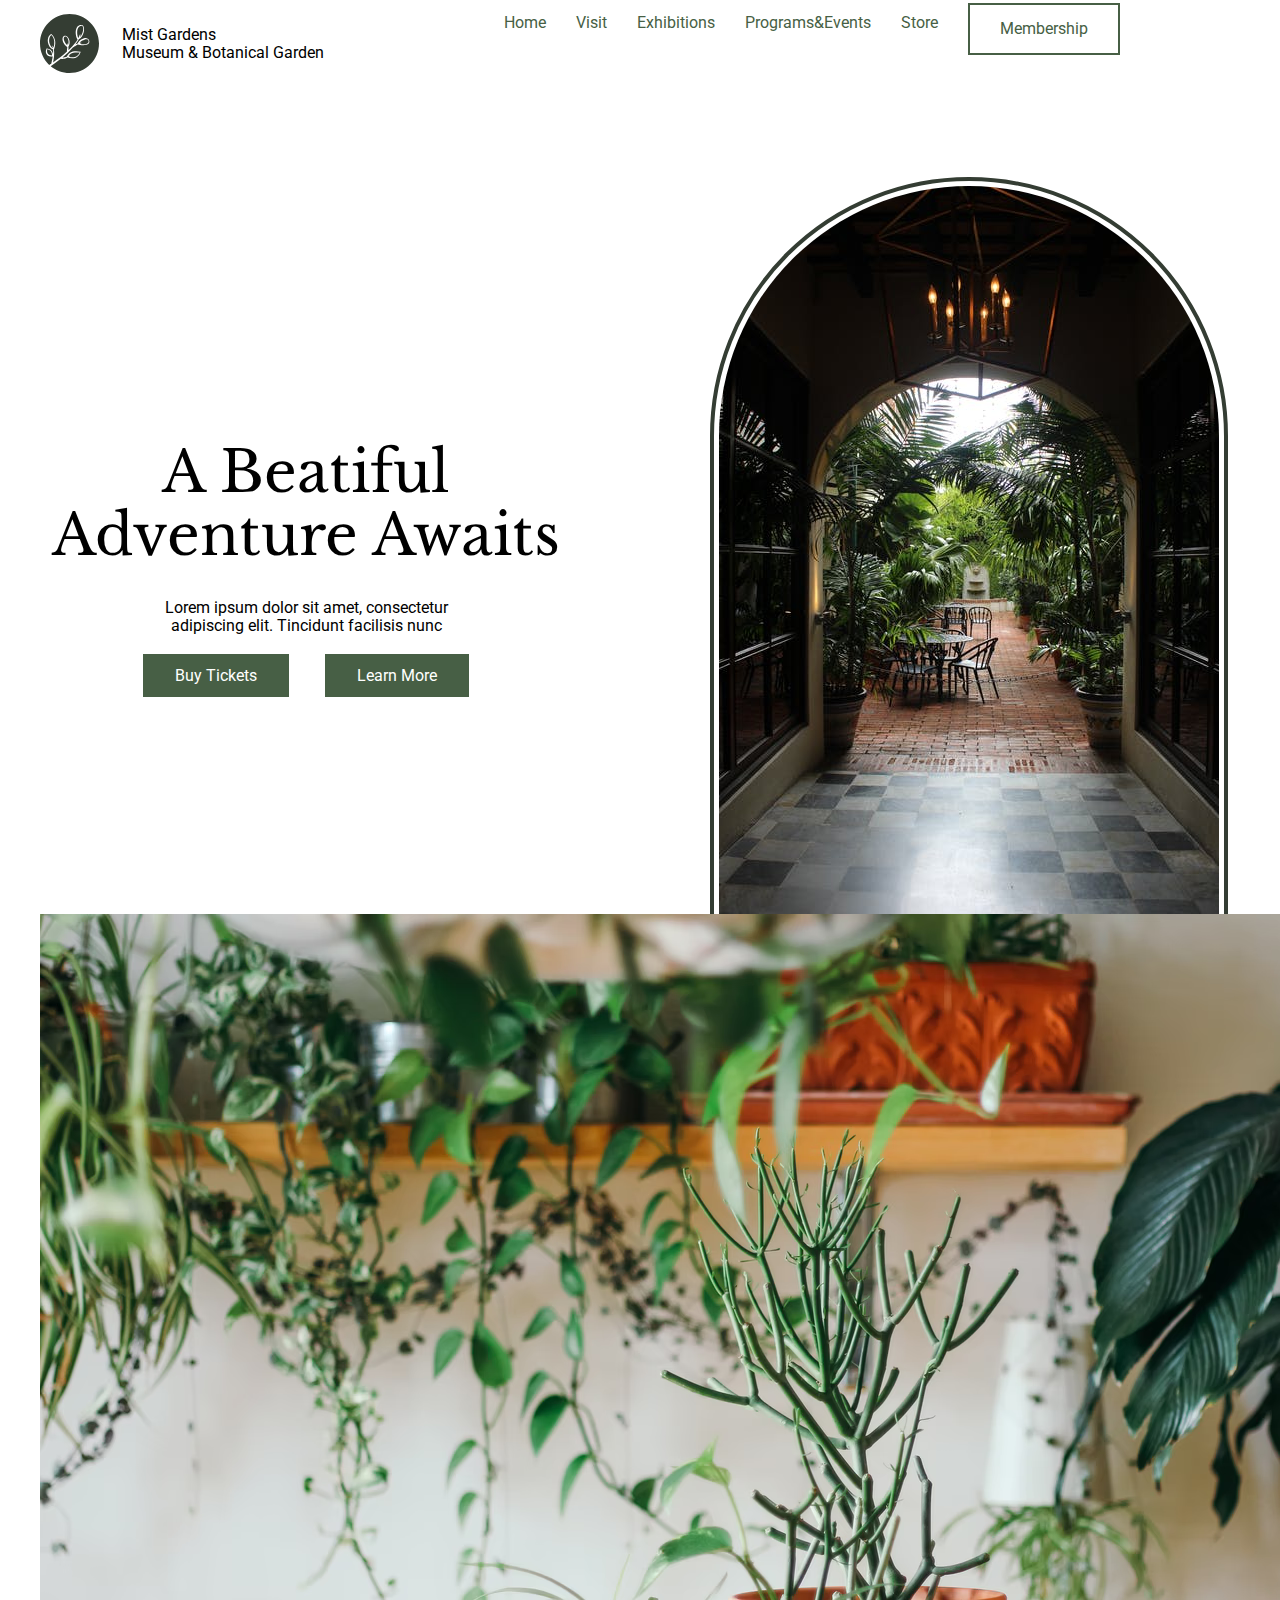
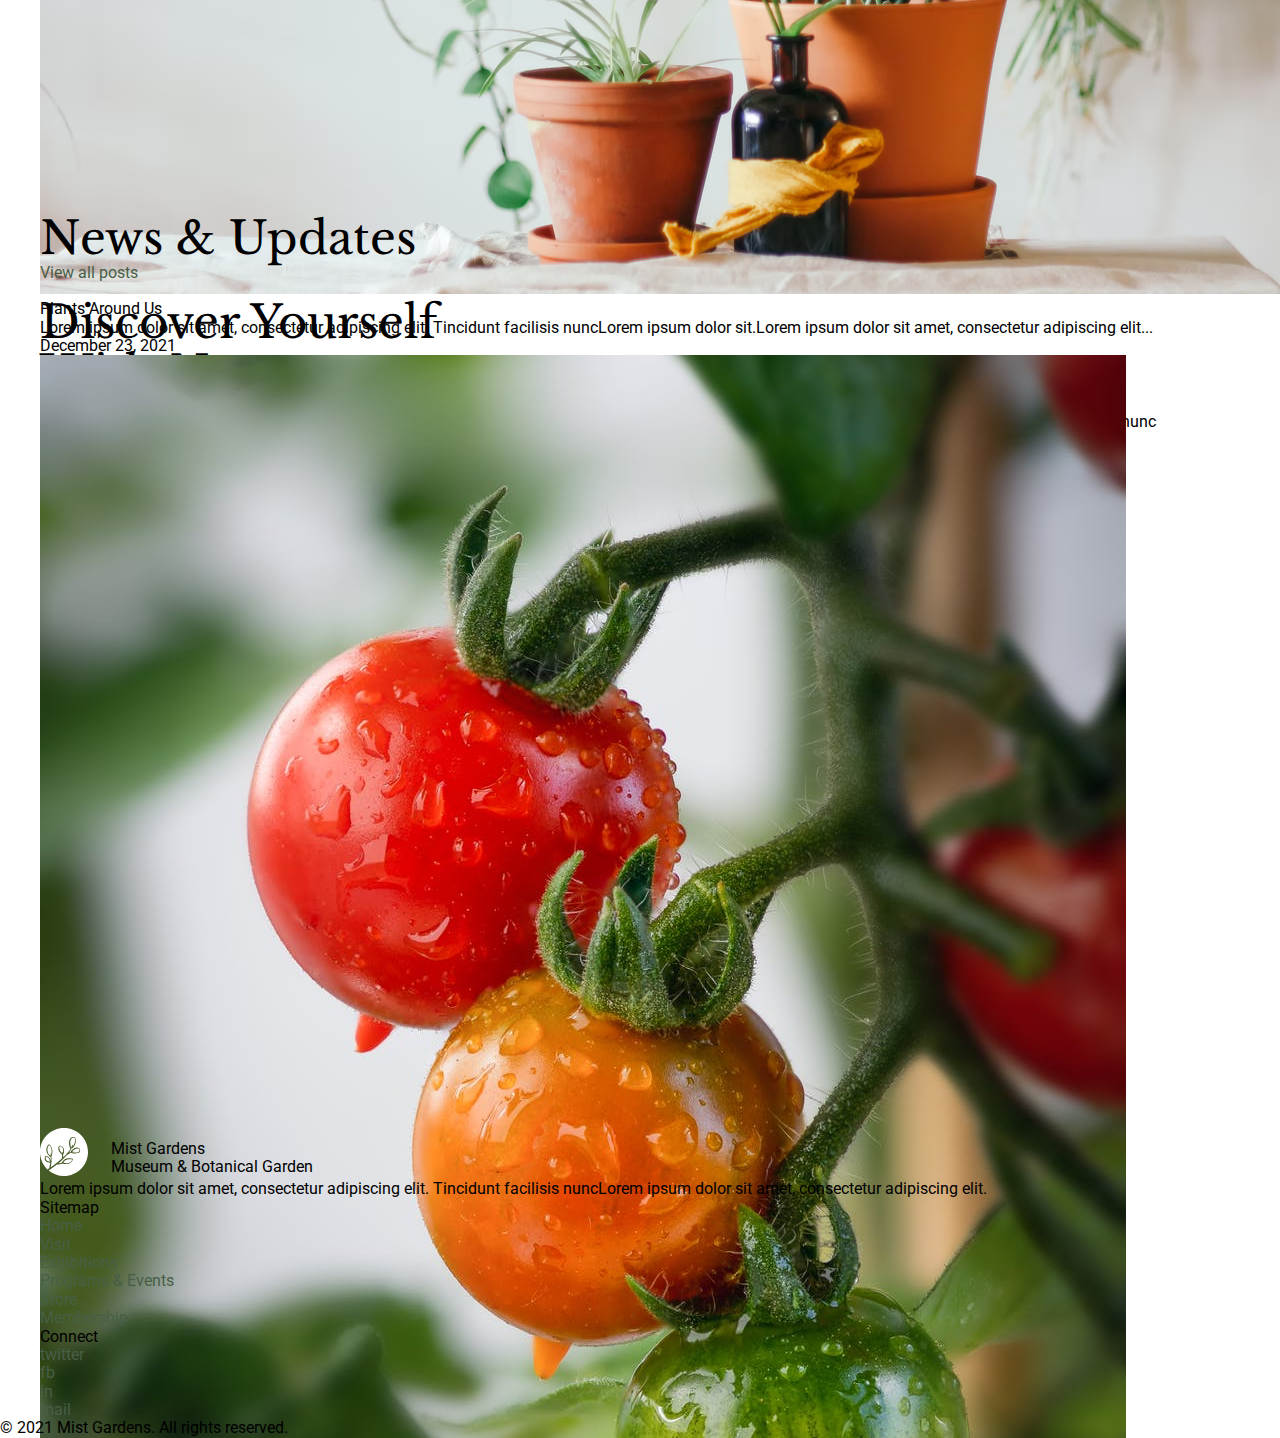
==== index.html @ 5292043d "Работа с 1 секцией" ====
<!DOCTYPE html>
<html lang="en">

<head>
    <meta charset="UTF-8">
    <meta name="viewport" content="width=device-width, initial-scale=1.0">
    <link rel="preconnect" href="https://fonts.googleapis.com">
    <link rel="preconnect" href="https://fonts.gstatic.com" crossorigin>
    <link
        href="https://fonts.googleapis.com/css2?family=Libre+Baskerville&family=Roboto:ital,wght@0,400;0,500;0,700;1,400&display=swap"
        rel="stylesheet">
    <link rel="stylesheet" href="css/normalize.css">
    <link rel="stylesheet" href="css/style.css">
    <title>Botanic Garden</title>
</head>

<body>
    <div class="wrapper">
        <main class="main">
            <section class="hero section">
                <div class="container hero__continer">
                    <header class="header">
                        <div class="header__content">
                            <div class="logo">
                                <div class="logo__img">
                                    <img src="img/logo-pic.svg" alt="" class="logo__pic">
                                </div>
                                <div class="logo__text">
                                    <div class="logo__title">Mist Gardens</div>
                                    <div class="logo__subtitle">Museum & Botanical Garden</div>
                                </div>
                            </div>
                            <nav class="nav">
                                <ul class="nav__list">
                                    <li class="nav__item">
                                        <a href="#!" class="nav__link">Home</a>
                                    </li>
                                    <li class="nav__item">
                                        <a href="#!" class="nav__link">Visit</a>
                                    </li>
                                    <li class="nav__item">
                                        <a href="#!" class="nav__link">Exhibitions</a>
                                    </li>
                                    <li class="nav__item">
                                        <a href="#!" class="nav__link">Programs&Events</a>
                                    </li>
                                    <li class="nav__item">
                                        <a href="#!" class="nav__link">Store</a>
                                    </li>
                                    <li class="nav__item nav__item--border">
                                        <a href="#!" class="nav__link">Membership</a>
                                    </li>
                                </ul>
                            </nav>
                        </div>
                    </header>
                    <div class="hero__content">
                        <div class="hero__column hero__info">
                            <div class="hero__info-content">
                                <h1 class="title">A beatiful <br> adventure awaits</h1>
                                <p class="hero__desc">
                                    Lorem ipsum dolor sit amet, consectetur <br>
                                    adipiscing elit. Tincidunt facilisis nunc <br>
                                </p>
                                <div class="hero__btns">
                                    <a href="#!" class="btn btn--active">Buy Tickets</a>
                                    <a href="#!" class="btn">Learn More</a>
                                </div>
                            </div>
                        </div>
                        <div class="hero__column hero__img-block">
                            <div class="hero__img-wrap">
                                <img src="img/hero-pic.png" alt="" class="hero__img">
                            </div>
                        </div>
                    </div>
                </div>
            </section>
            <section class="about section">
                <div class="container about__container">
                    <div class="about__top">
                        <div class="about__column about__top-img">
                            <img src="img/content/pic1.png" alt="" class="about__top-pic">
                        </div>
                        <div class="about__column about__desc">
                            <h2 class="subtitle">Discover yourself <br> with nature</h2>
                            <p class="about__info">
                                Lorem ipsum dolor sit amet, consectetur adipiscing elit. Tincidunt facilisis
                                nuncLorem ipsum
                                dolor sit amet, consectetur
                                adipiscing elit. Tincidunt facilisis nunc
                            </p>
                            <a href="#!" class="btn btn--white">Learn More</a>
                        </div>
                    </div>
                    <div class="about__bottom">
                        <img src="img/content/pic2.jpg" alt="" class="about__bottom-img">
                    </div>
                </div>
            </section>
            <section class="section news">
                <div class="container">
                    <h2 class="subtitle news__subtitle">News & Updates</h2>
                    <a href="#!" class="news__link">View all posts</a>
                    <div class="news__content">
                        <div class="news__item news__item--big">
                            <div class="news__img-wrap">
                                <img src="img/content/garden.png" alt="" class="news__img">
                            </div>
                            <div class="news__item-desc">
                                <div class="news__item-title">Plants Around Us</div>
                                <div class="news__item-text">
                                    Lorem ipsum dolor sit amet, consectetur adipiscing elit. Tincidunt facilisis
                                    nuncLorem
                                    ipsum dolor sit.Lorem ipsum dolor
                                    sit amet, consectetur adipiscing elit...
                                </div>
                                <div class="news__item-date">
                                    December 23, 2021
                                </div>
                            </div>
                        </div>
                        <ul class="news__list">
                            <li class="news__item">
                                <div class="news__img-wrap">
                                    <img src="img/content/tomato.png" alt="" class="news__img">
                                </div>
                                <div class="news__item-desc">
                                    <div class="news__item-title">Plants Around Us</div>
                                    <div class="news__item-text">
                                        Lorem ipsum dolor sit amet, consectetur donec adipiscing elit. Tincidunt
                                        facilisis nunc lorem
                                    </div>
                                    <div class="news__item-date">
                                        December 23, 2021
                                    </div>
                                </div>
                            </li>
                            <li class="news__item">
                                <div class="news__img-wrap">
                                    <img src="img/content/garden2.png" alt="" class="news__img">
                                </div>
                                <div class="news__item-desc">
                                    <div class="news__item-title">Plants Around Us</div>
                                    <div class="news__item-text">
                                        Lorem ipsum dolor sit amet, consectetur donec adipiscing elit. Tincidunt
                                        facilisis nunc lorem
                                    </div>
                                    <div class="news__item-date">
                                        December 23, 2021
                                    </div>
                                </div>
                            </li>
                            <li class="news__item">
                                <div class="news__img-wrap">
                                    <img src="img/content/garden3.png" alt="" class="news__img">
                                </div>
                                <div class="news__item-desc">
                                    <div class="news__item-title">Plants Around Us</div>
                                    <div class="news__item-text">
                                        Lorem ipsum dolor sit amet, consectetur donec adipiscing elit. Tincidunt
                                        facilisis nunc lorem
                                    </div>
                                    <div class="news__item-date">
                                        December 23, 2021
                                    </div>
                                </div>
                            </li>
                        </ul>
                    </div>
                </div>
            </section>
        </main>
        <footer class="footer">
            <div class="footer__top">
                <div class="container footer__container">
                    <div class="footer__column footer__logo-block">
                        <div class="logo">
                            <div class="logo__img">
                                <img src="img/logo-footer.svg" alt="" class="logo__pic">
                            </div>
                            <div class="logo__text">
                                <div class="logo__title">Mist Gardens</div>
                                <div class="logo__subtitle">Museum & Botanical Garden</div>
                            </div>
                        </div>
                        <div class="footer__info">
                            Lorem ipsum dolor sit amet, consectetur adipiscing elit. Tincidunt facilisis nuncLorem ipsum
                            dolor sit amet, consectetur
                            adipiscing elit.
                        </div>
                    </div>
                    <div class="footer__column">
                        <div class="footer__subtitle">Sitemap</div>
                        <div class="footer__nav">
                            <ul class="footer__nav-list">
                                <li class="footer__nav-item">
                                    <a href="#!" class="footer__nav-link">Home</a>
                                </li>
                                <li class="footer__nav-item">
                                    <a href="#!" class="footer__nav-link">Visit</a>
                                </li>
                                <li class="footer__nav-item">
                                    <a href="#!" class="footer__nav-link">Exhibitions</a>
                                </li>
                                <li class="footer__nav-item">
                                    <a href="#!" class="footer__nav-link">Programs & Events</a>
                                </li>
                                <li class="footer__nav-item">
                                    <a href="#!" class="footer__nav-link">Store</a>
                                </li>
                                <li class="footer__nav-item">
                                    <a href="#!" class="footer__nav-link">Membership</a>
                                </li>
                            </ul>
                        </div>
                    </div>
                    <div class="footer__column">
                        <div class="footer__subtitle">Connect</div>
                        <ul class="social__list">
                            <li class="social__item">
                                <a href="#!" class="social__link twitter">twitter</a>
                            </li>
                            <li class="social__item">
                                <a href="#!" class="social__link fb">fb</a>
                            </li>
                            <li class="social__item">
                                <a href="#!" class="social__link in">in</a>
                            </li>
                            <li class="social__item">
                                <a href="#!" class="social__link mail">mail</a>
                            </li>
                        </ul>
                    </div>
                </div>
            </div>
            <div class="footer__bottom">
                <span>© 2021 Mist Gardens. All rights reserved.</spa>
            </div>
        </footer>
    </div>
</body>

</html>
---- css/style.css ----
* {
    box-sizing: border-box;
}

html,
body {
    margin: 0;
    height: 100%;
    width: 100%;
}

h1,
h2 {
    margin: 0;
    padding: 0;
}

ul,
li {
    margin: 0;
    padding: 0;
    list-style: none;
}

a {
    text-decoration: none;
    color: #475F45;
}

.wrapper {
    min-height: 100%;
    overflow: hidden;
    font-family: 'Roboto', sans-serif;
}

.container {
    max-width: 1220px;
    margin: 0 auto;
    padding: 0 10px;
}

.section {
    height: 100vh;
}

.title {
    font-family: 'Libre Baskerville';
    font-style: normal;
    font-weight: 400;
    font-size: 57px;
    line-height: 110%;
    text-transform: capitalize;
}

.subtitle {
    font-family: 'Libre Baskerville', serif;
    font-style: normal;
    font-weight: 400;
    font-size: 45px;
    line-height: 110%;
    text-transform: capitalize;
}

.nav__list {
    justify-content: space-between;
    display: flex;
    margin-left: 150px;
}

.logo {
    display: flex;
}

.hero__img {
    border: 4px solid #343D33;
    border-radius: 500px 500px 0px 0px;
    padding: 5px;
    margin-left: 150px;
}

.hero__content {
    text-align: center;
    display: flex;
    margin-top: 100px;
    justify-content: center;
    align-items: center;
    flex: none;
}

.btn {
    flex: none;
    order: 0;
    flex-grow: 0;
    margin: 0px 16px;
    border: 2px solid #475F45;
    padding: 10px 30px;
    background: #475F45;
    color: white;
}

.header__content {
    display: flex;
}

.nav__item {
    margin-left: 30px;
}

.nav__item--border {
    border: 2px solid #475F45;
    padding: 15px 30px;
    margin-top: -11px;
    align-items: center;
}

.main{
    padding: 14px;
}

.hero__desc {
    padding: 16px;
}

.logo__text{
    margin-top: 12px;
    margin-left: 23px;
}
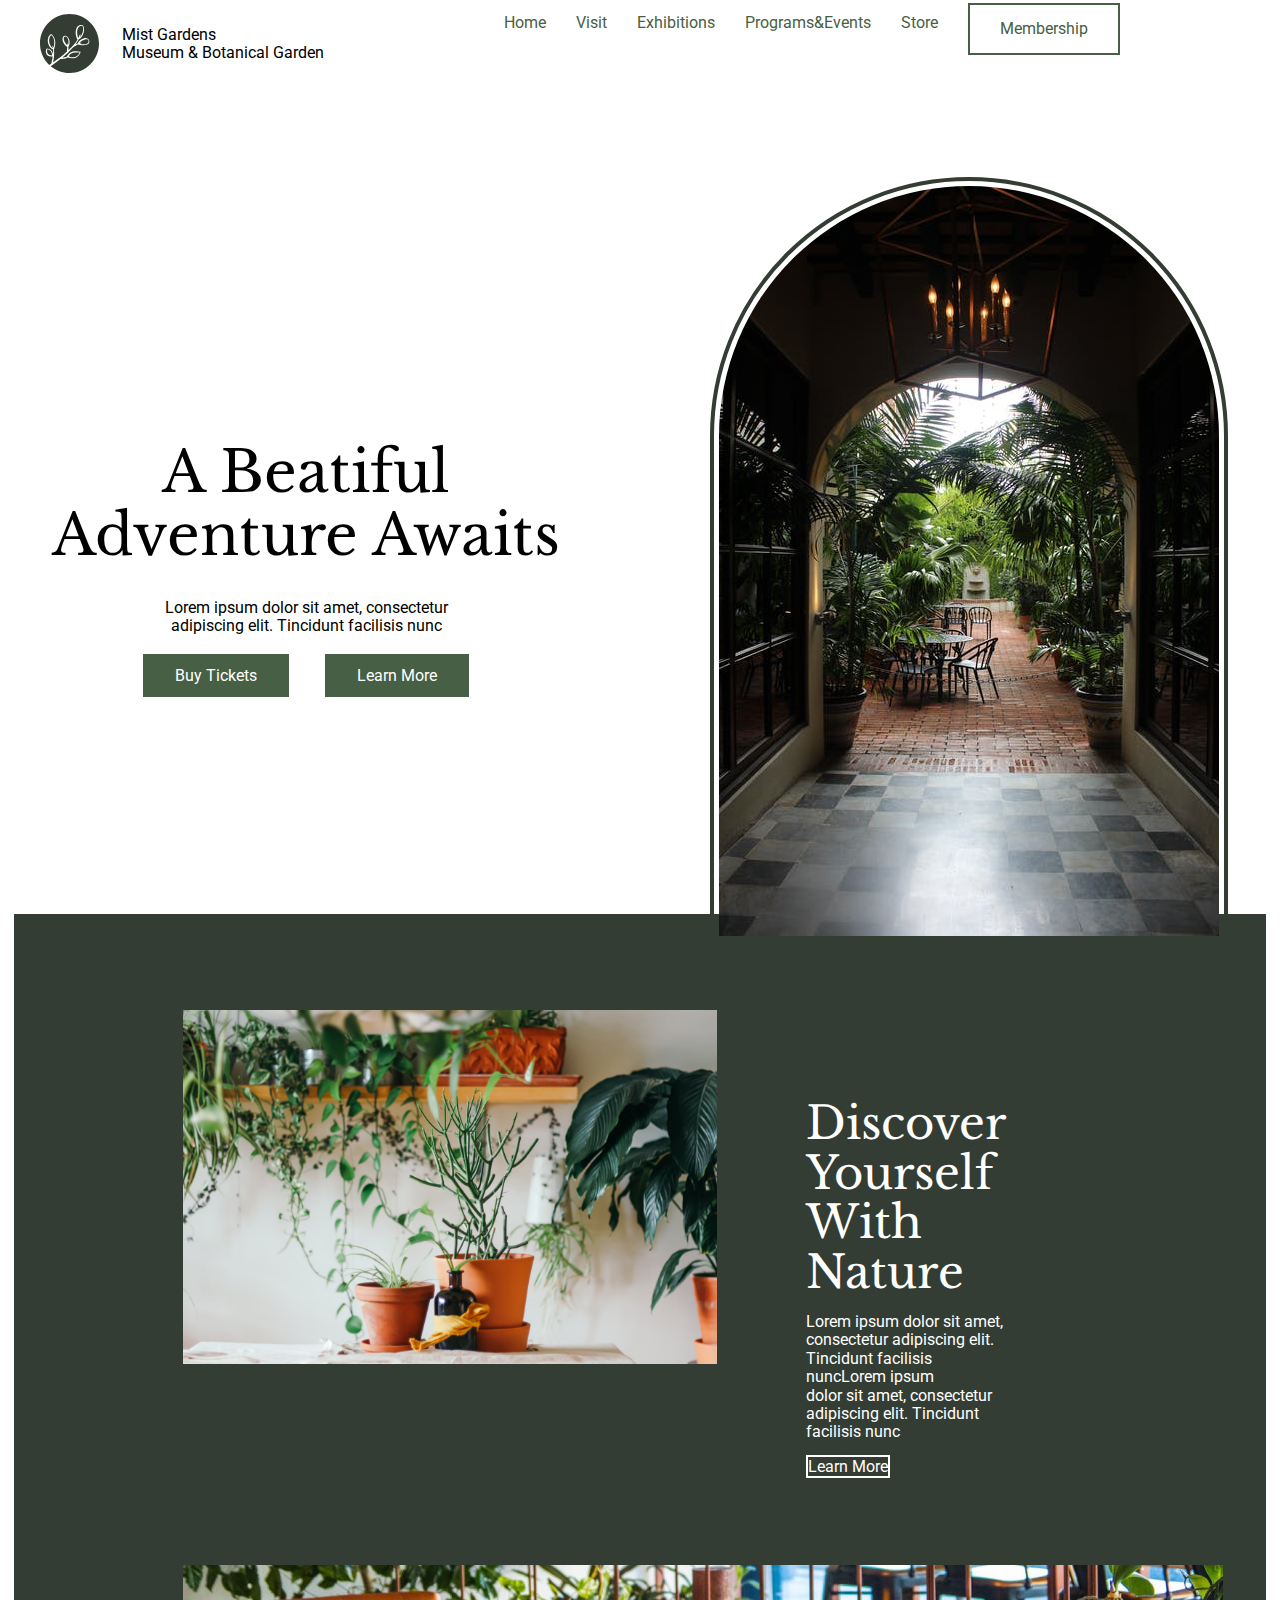
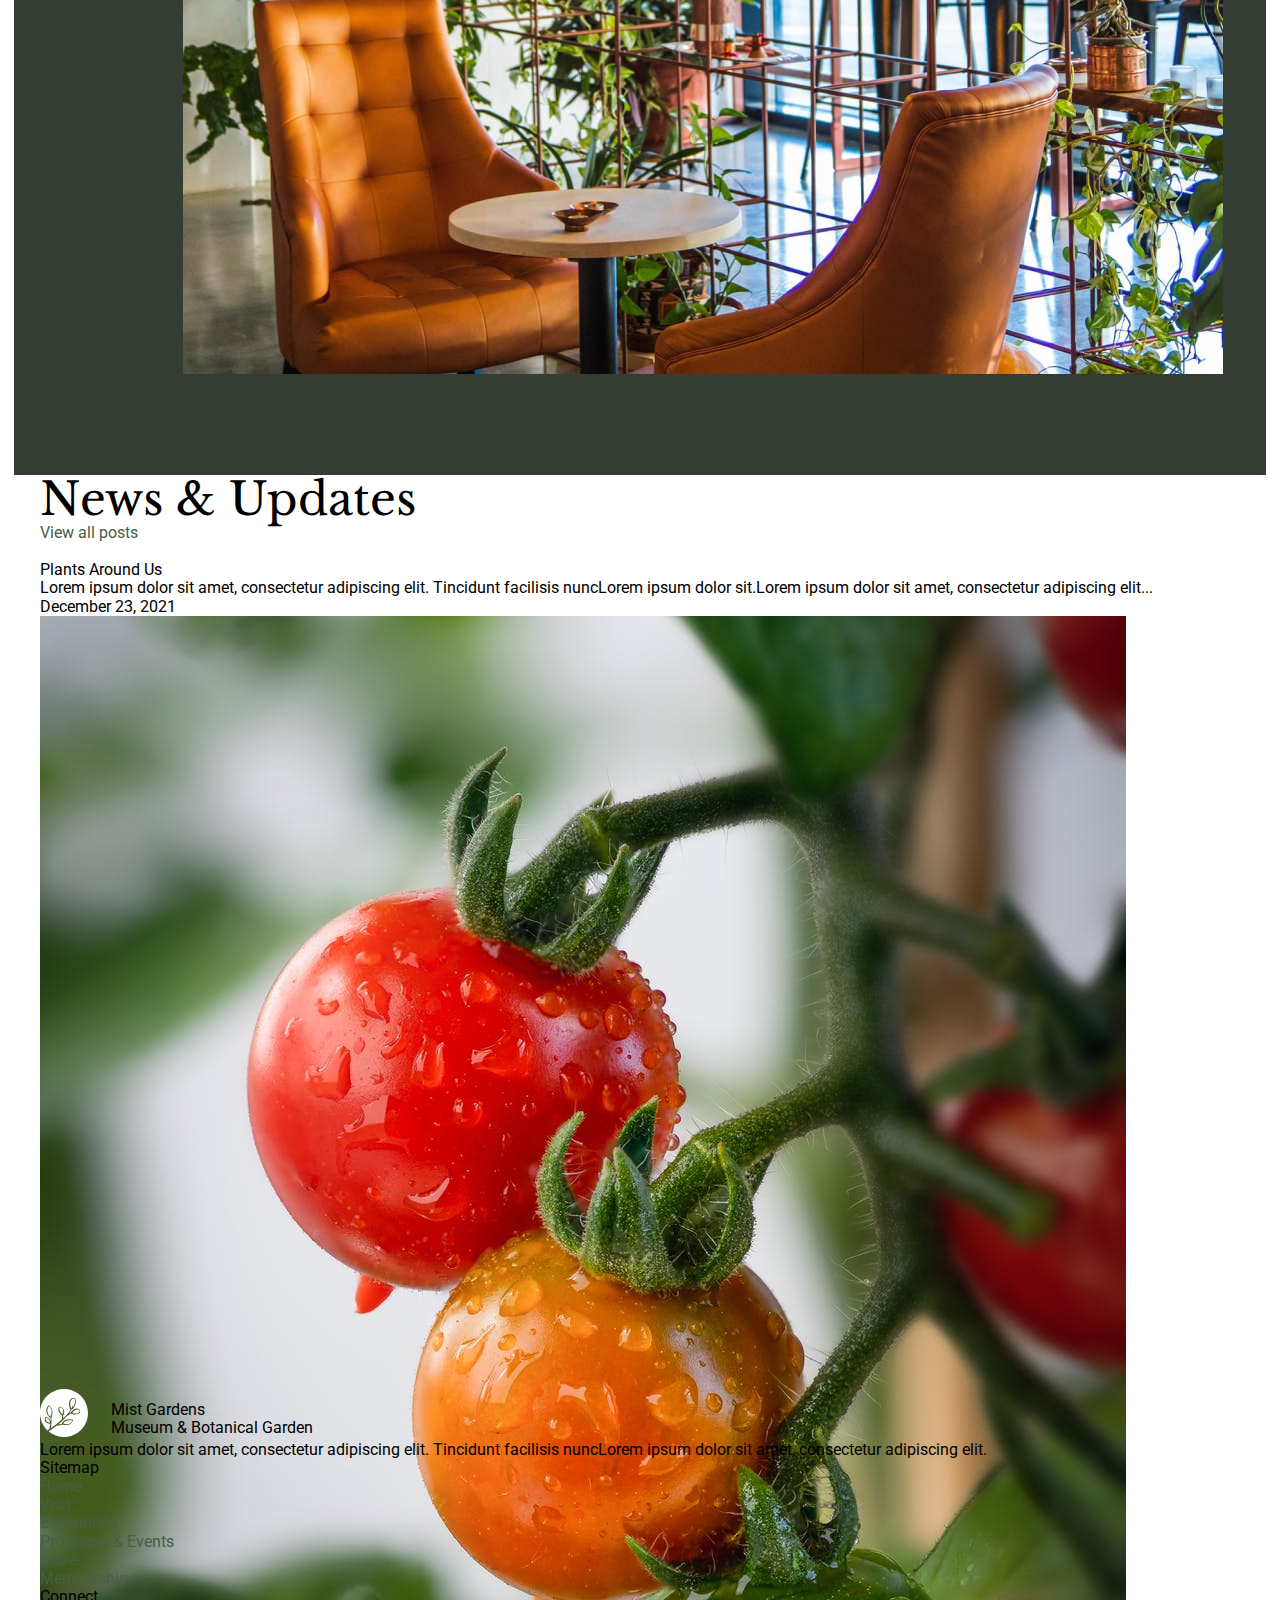
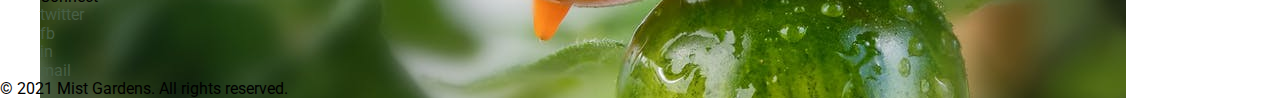
==== commit b2c8e84e: "Работа со 2й секцией" ====
--- a/index.html
+++ b/index.html
@@ -76,21 +76,21 @@
                     </div>
                 </div>
             </section>
-            <section class="about section">
-                <div class="container about__container">
+            <section class="about__section">
+                <div class="container-about__container">
                     <div class="about__top">
                         <div class="about__column about__top-img">
                             <img src="img/content/pic1.png" alt="" class="about__top-pic">
                         </div>
-                        <div class="about__column about__desc">
+                        <div class="about__column-about__desc">
                             <h2 class="subtitle">Discover yourself <br> with nature</h2>
                             <p class="about__info">
-                                Lorem ipsum dolor sit amet, consectetur adipiscing elit. Tincidunt facilisis
-                                nuncLorem ipsum
-                                dolor sit amet, consectetur
-                                adipiscing elit. Tincidunt facilisis nunc
+                                Lorem ipsum dolor sit amet, consectetur adipiscing elit. Tincidunt facilisis <br>
+                                nuncLorem ipsum <br>
+                                dolor sit amet, consectetur <br>
+                                adipiscing elit. Tincidunt facilisis nunc <br>
                             </p>
-                            <a href="#!" class="btn btn--white">Learn More</a>
+                            <a href="#!" class="btn__btn--white">Learn More</a>
                         </div>
                     </div>
                     <div class="about__bottom">
--- a/css/style.css
+++ b/css/style.css
@@ -113,7 +113,7 @@
     align-items: center;
 }
 
-.main{
+.main {
     padding: 14px;
 }
 
@@ -121,7 +121,42 @@
     padding: 16px;
 }
 
-.logo__text{
+.logo__text {
     margin-top: 12px;
     margin-left: 23px;
+}
+
+.about__section {
+    background: #343D33;
+}
+
+.about__top-pic {
+    width: 534px;
+    height: 354px;
+    left: 179px;
+    top: 1015px;
+}
+
+.about__botton-img {
+    width: 1040px;
+    height: 409px;
+    left: 179px;
+    top: 1449px;
+}
+
+.about__top {
+    display: flex;
+    color: white;
+}
+.about__column-about__desc {
+    padding: 89px;
+}
+
+.container-about__container {
+    padding: 96px 169px;
+}
+
+.btn__btn--white {
+    border: 2px solid #FFFFFF;
+    color: white;
 }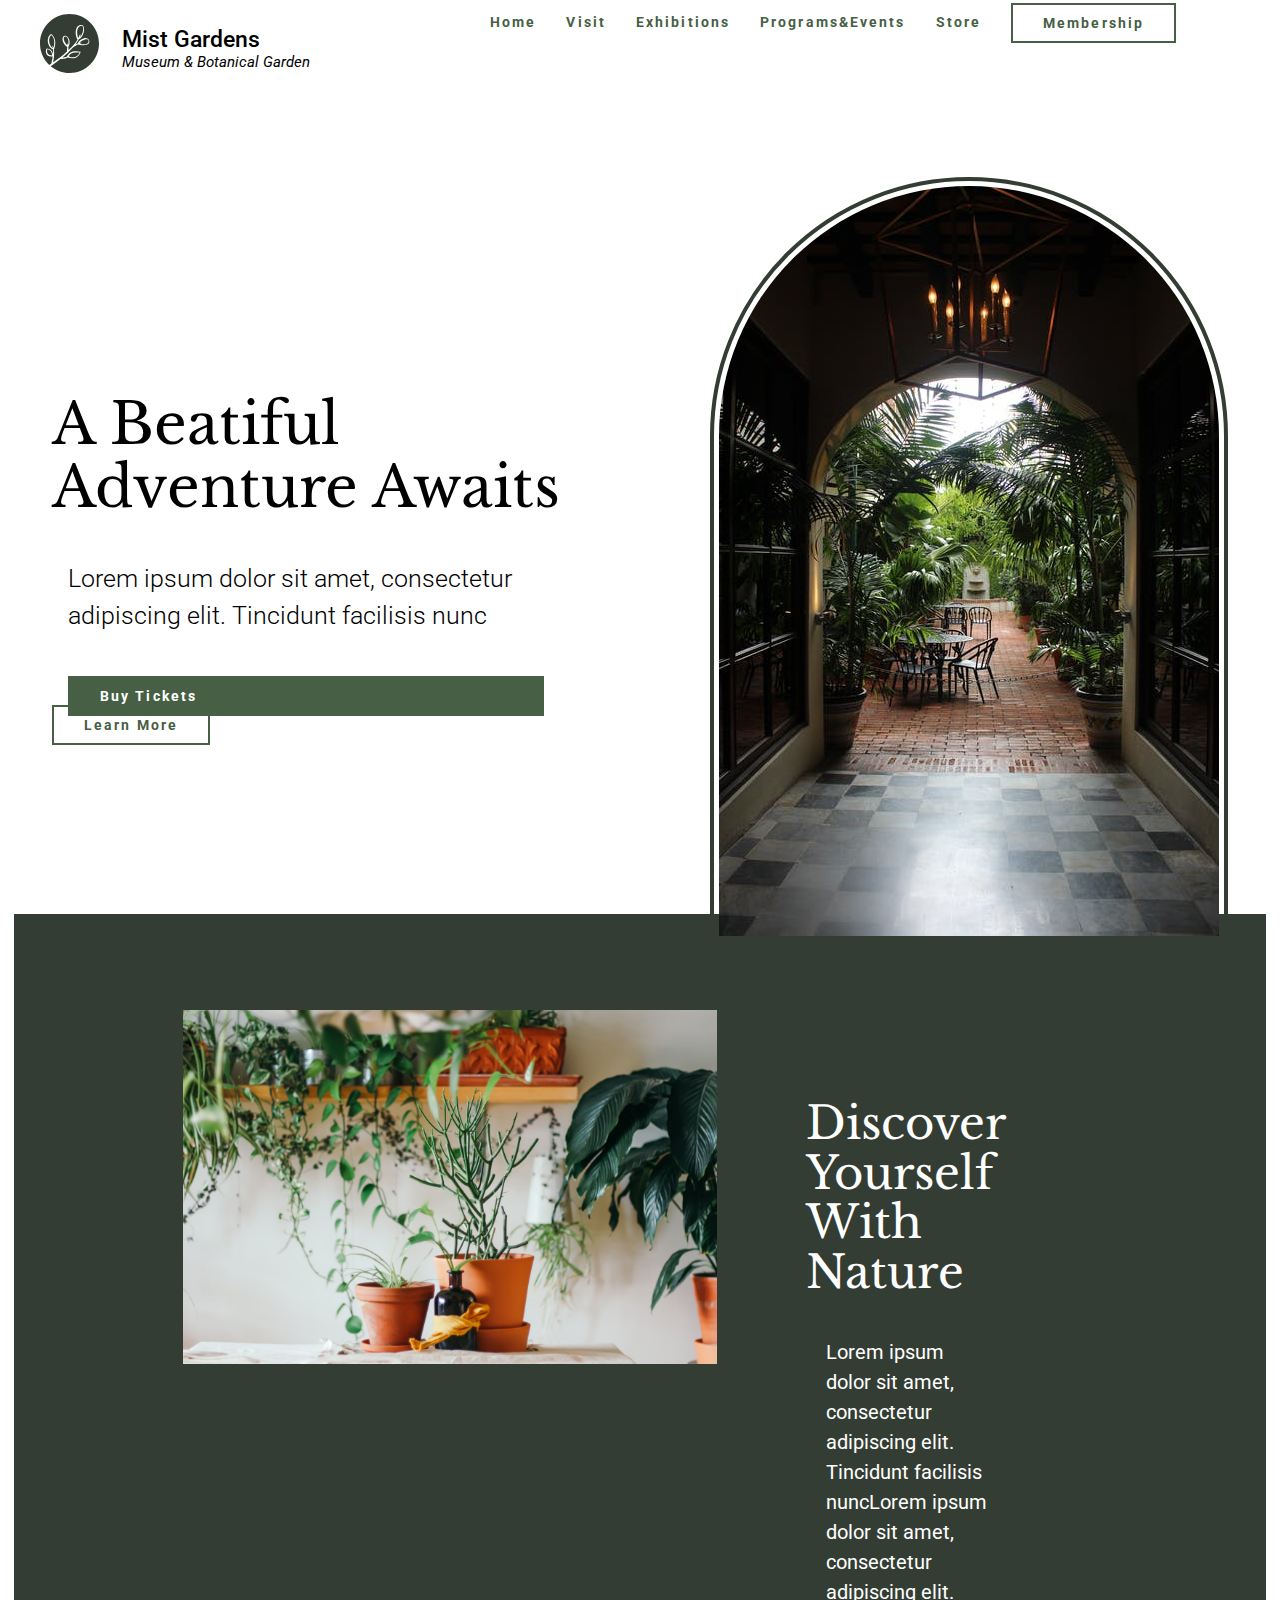
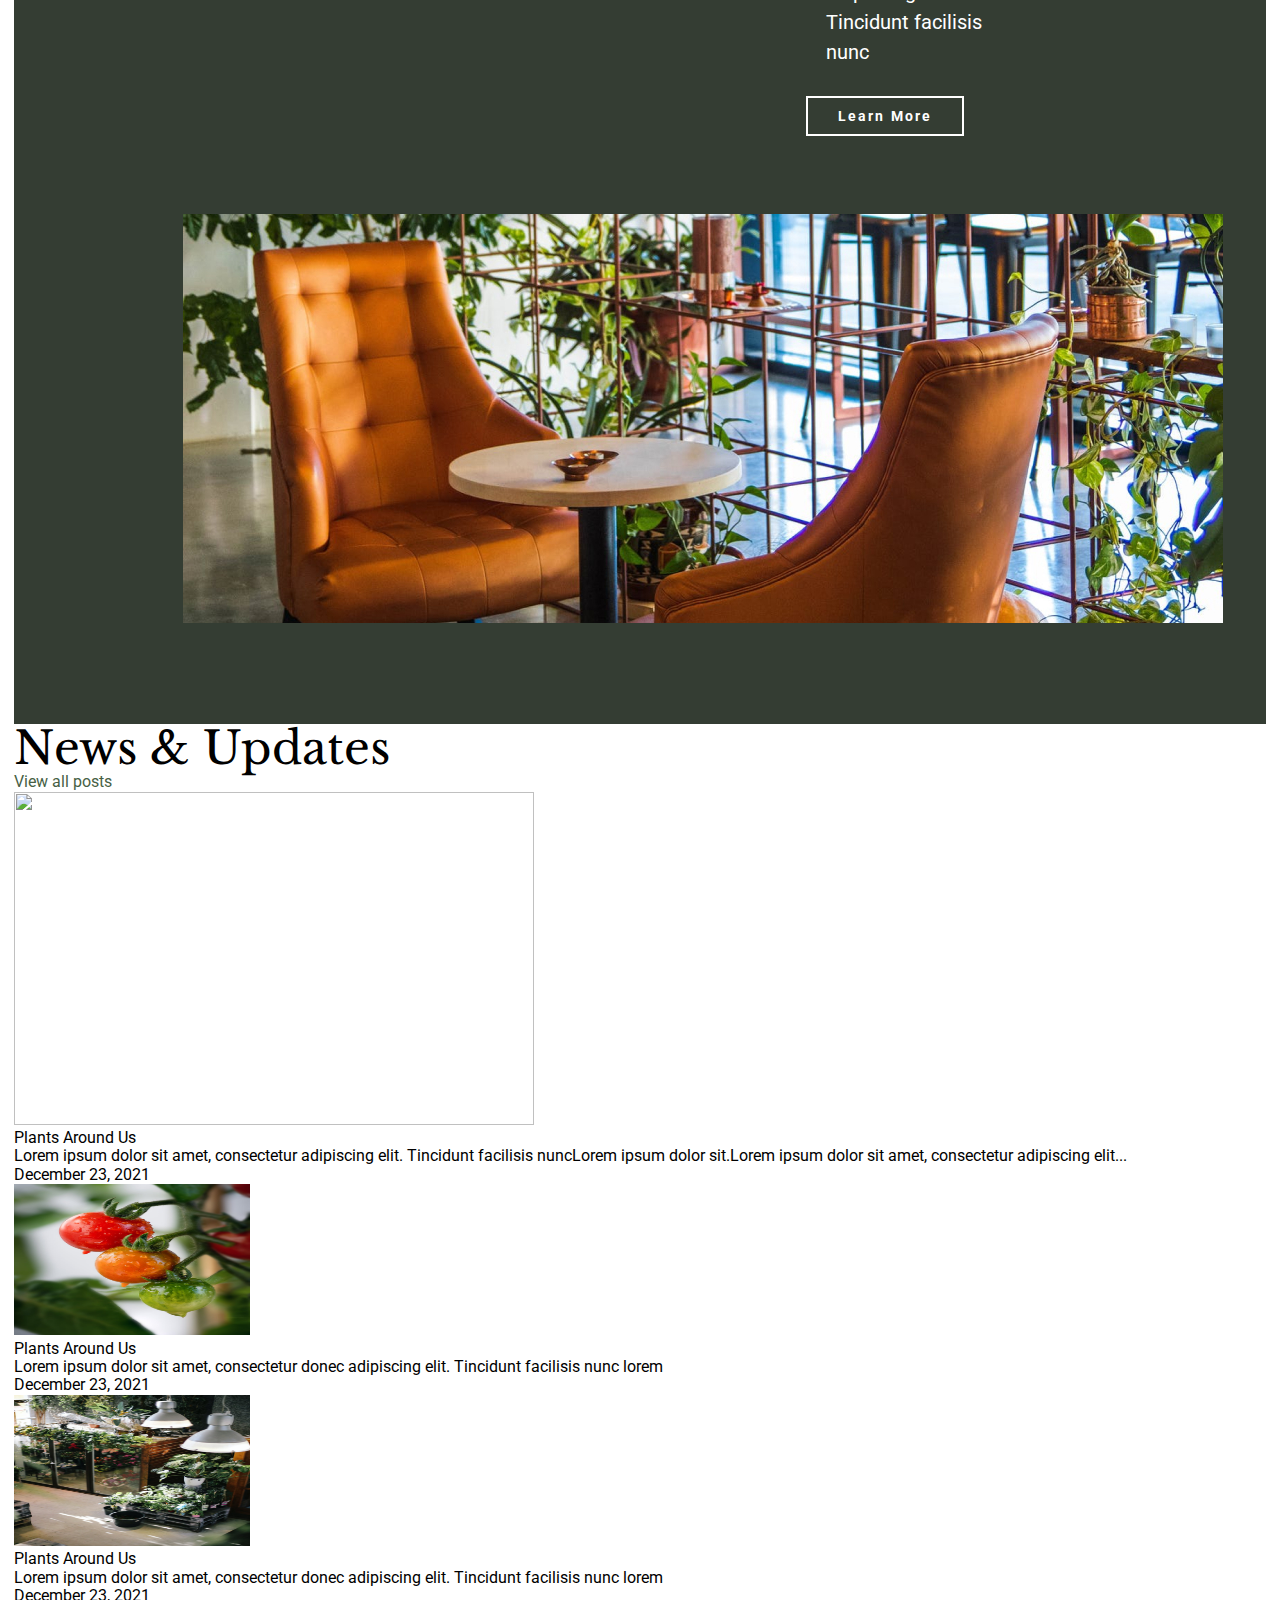
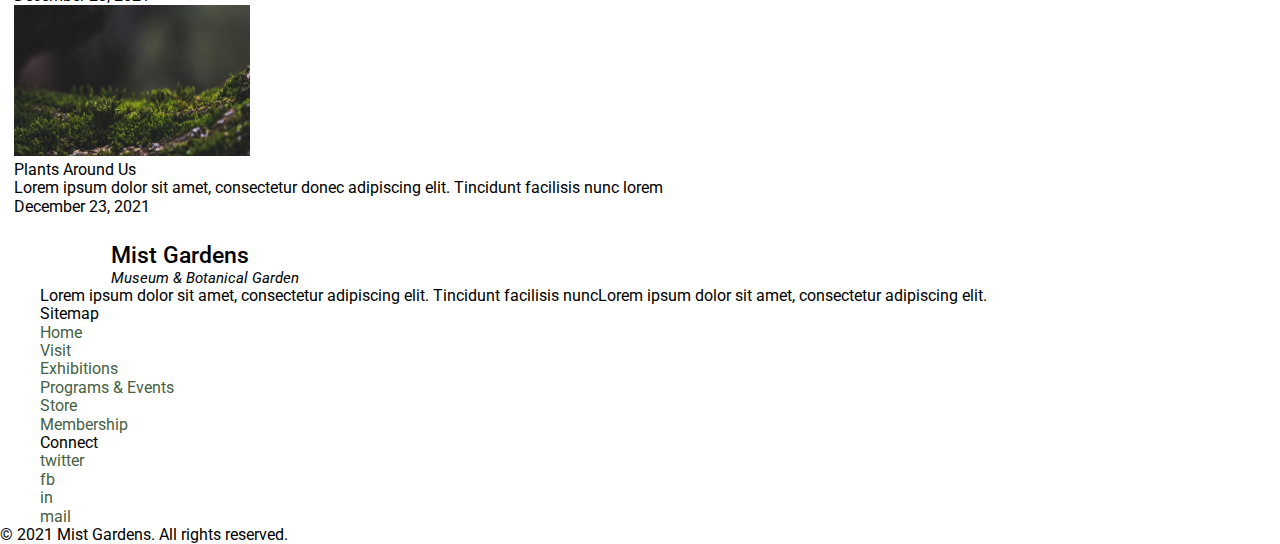
==== commit 90270fd0: "Работа со 2й секцией на уроке" ====
--- a/index.html
+++ b/index.html
@@ -1,5 +1,5 @@
 <!DOCTYPE html>
-<html lang="en">
+<html lang="ru">
 
 <head>
     <meta charset="UTF-8">
@@ -64,7 +64,7 @@
                                 </p>
                                 <div class="hero__btns">
                                     <a href="#!" class="btn btn--active">Buy Tickets</a>
-                                    <a href="#!" class="btn">Learn More</a>
+                                    <a href="#!" class="btr">Learn More</a>
                                 </div>
                             </div>
                         </div>
@@ -77,7 +77,7 @@
                 </div>
             </section>
             <section class="about__section">
-                <div class="container-about__container">
+                <div class="container__about-container">
                     <div class="about__top">
                         <div class="about__column about__top-img">
                             <img src="img/content/pic1.png" alt="" class="about__top-pic">
@@ -98,14 +98,14 @@
                     </div>
                 </div>
             </section>
-            <section class="section news">
-                <div class="container">
+            <section class="section__news">
+                <div class="container__news">
                     <h2 class="subtitle news__subtitle">News & Updates</h2>
                     <a href="#!" class="news__link">View all posts</a>
                     <div class="news__content">
                         <div class="news__item news__item--big">
-                            <div class="news__img-wrap">
-                                <img src="img/content/garden.png" alt="" class="news__img">
+                            <div class="newz__img-wrap">
+                                <img src="img/content/garden.png" alt="" class="newz__img">
                             </div>
                             <div class="news__item-desc">
                                 <div class="news__item-title">Plants Around Us</div>
@@ -122,8 +122,8 @@
                         </div>
                         <ul class="news__list">
                             <li class="news__item">
-                                <div class="news__img-wrap">
-                                    <img src="img/content/tomato.png" alt="" class="news__img">
+                                <div class="newx__img-wrap">
+                                    <img src="img/content/tomato.png" alt="" class="newx__img">
                                 </div>
                                 <div class="news__item-desc">
                                     <div class="news__item-title">Plants Around Us</div>
@@ -136,9 +136,9 @@
                                     </div>
                                 </div>
                             </li>
-                            <li class="news__item">
+                            <li class="newt__item">
                                 <div class="news__img-wrap">
-                                    <img src="img/content/garden2.png" alt="" class="news__img">
+                                    <img src="img/content/garden2.png" alt="" class="newt__img">
                                 </div>
                                 <div class="news__item-desc">
                                     <div class="news__item-title">Plants Around Us</div>
@@ -151,9 +151,9 @@
                                     </div>
                                 </div>
                             </li>
-                            <li class="news__item">
+                            <li class="newy__item">
                                 <div class="news__img-wrap">
-                                    <img src="img/content/garden3.png" alt="" class="news__img">
+                                    <img src="img/content/garden3.png" alt="" class="newy__img">
                                 </div>
                                 <div class="news__item-desc">
                                     <div class="news__item-title">Plants Around Us</div>
--- a/css/style.css
+++ b/css/style.css
@@ -65,6 +65,11 @@
     justify-content: space-between;
     display: flex;
     margin-left: 150px;
+    font-weight: 700;
+    font-size: 14px;
+    line-height: 16px;
+    letter-spacing: 0.15em;
+    font-family: 'Roboto';
 }
 
 .logo {
@@ -79,7 +84,6 @@
 }
 
 .hero__content {
-    text-align: center;
     display: flex;
     margin-top: 100px;
     justify-content: center;
@@ -96,6 +100,12 @@
     padding: 10px 30px;
     background: #475F45;
     color: white;
+    font-weight: 700;
+    font-size: 14px;
+    line-height: 16px;
+    letter-spacing: 0.15em;
+    font-family: 'Roboto';
+    display: block;
 }
 
 .header__content {
@@ -108,9 +118,9 @@
 
 .nav__item--border {
     border: 2px solid #475F45;
-    padding: 15px 30px;
     margin-top: -11px;
     align-items: center;
+    padding: 10px 30px;
 }
 
 .main {
@@ -119,6 +129,10 @@
 
 .hero__desc {
     padding: 16px;
+    font-family: 'Roboto';
+    font-weight: 300;
+    font-size: 25px;
+    line-height: 150%;
 }
 
 .logo__text {
@@ -148,15 +162,83 @@
     display: flex;
     color: white;
 }
+
 .about__column-about__desc {
     padding: 89px;
 }
 
-.container-about__container {
+.container__about-container {
     padding: 96px 169px;
 }
 
 .btn__btn--white {
     border: 2px solid #FFFFFF;
     color: white;
+    padding: 10px 30px;
+    font-weight: 700;
+    font-size: 14px;
+    line-height: 16px;
+    letter-spacing: 0.15em;
+    font-family: 'Roboto';
+}
+
+.about__info {
+    padding: 20px;
+    font-family: 'Roboto';
+    font-weight: 400;
+    font-size: 20px;
+    line-height: 150%;
+}
+
+.btr {
+    border: 2px solid #475F45;
+    padding: 10px 30px;
+    font-weight: 700;
+    font-size: 14px;
+    line-height: 16px;
+    letter-spacing: 0.15em;
+    font-family: 'Roboto';
+}
+
+.newz__img {
+    width: 520px;
+    height: 333px;
+    left: 0px;
+    top: 0px;
+}
+
+.newx__img {
+    width: 236px;
+    height: 151px;
+    left: 0px;
+    top: 0px;
+}
+
+.newt__img {
+    width: 236px;
+    height: 151px;
+    left: 0px;
+    top: 0px;
+}
+
+.newy__img {
+    width: 236px;
+    height: 151px;
+    left: 0px;
+    top: 0px;
+}
+
+.logo__title {
+    font-family: 'Roboto';
+    font-weight: 500;
+    font-size: 23px;
+    line-height: 27px;
+}
+
+.logo__subtitle {
+    font-family: 'Roboto';
+    font-style: italic;
+    font-weight: 400;
+    font-size: 15px;
+    line-height: 18px;
 }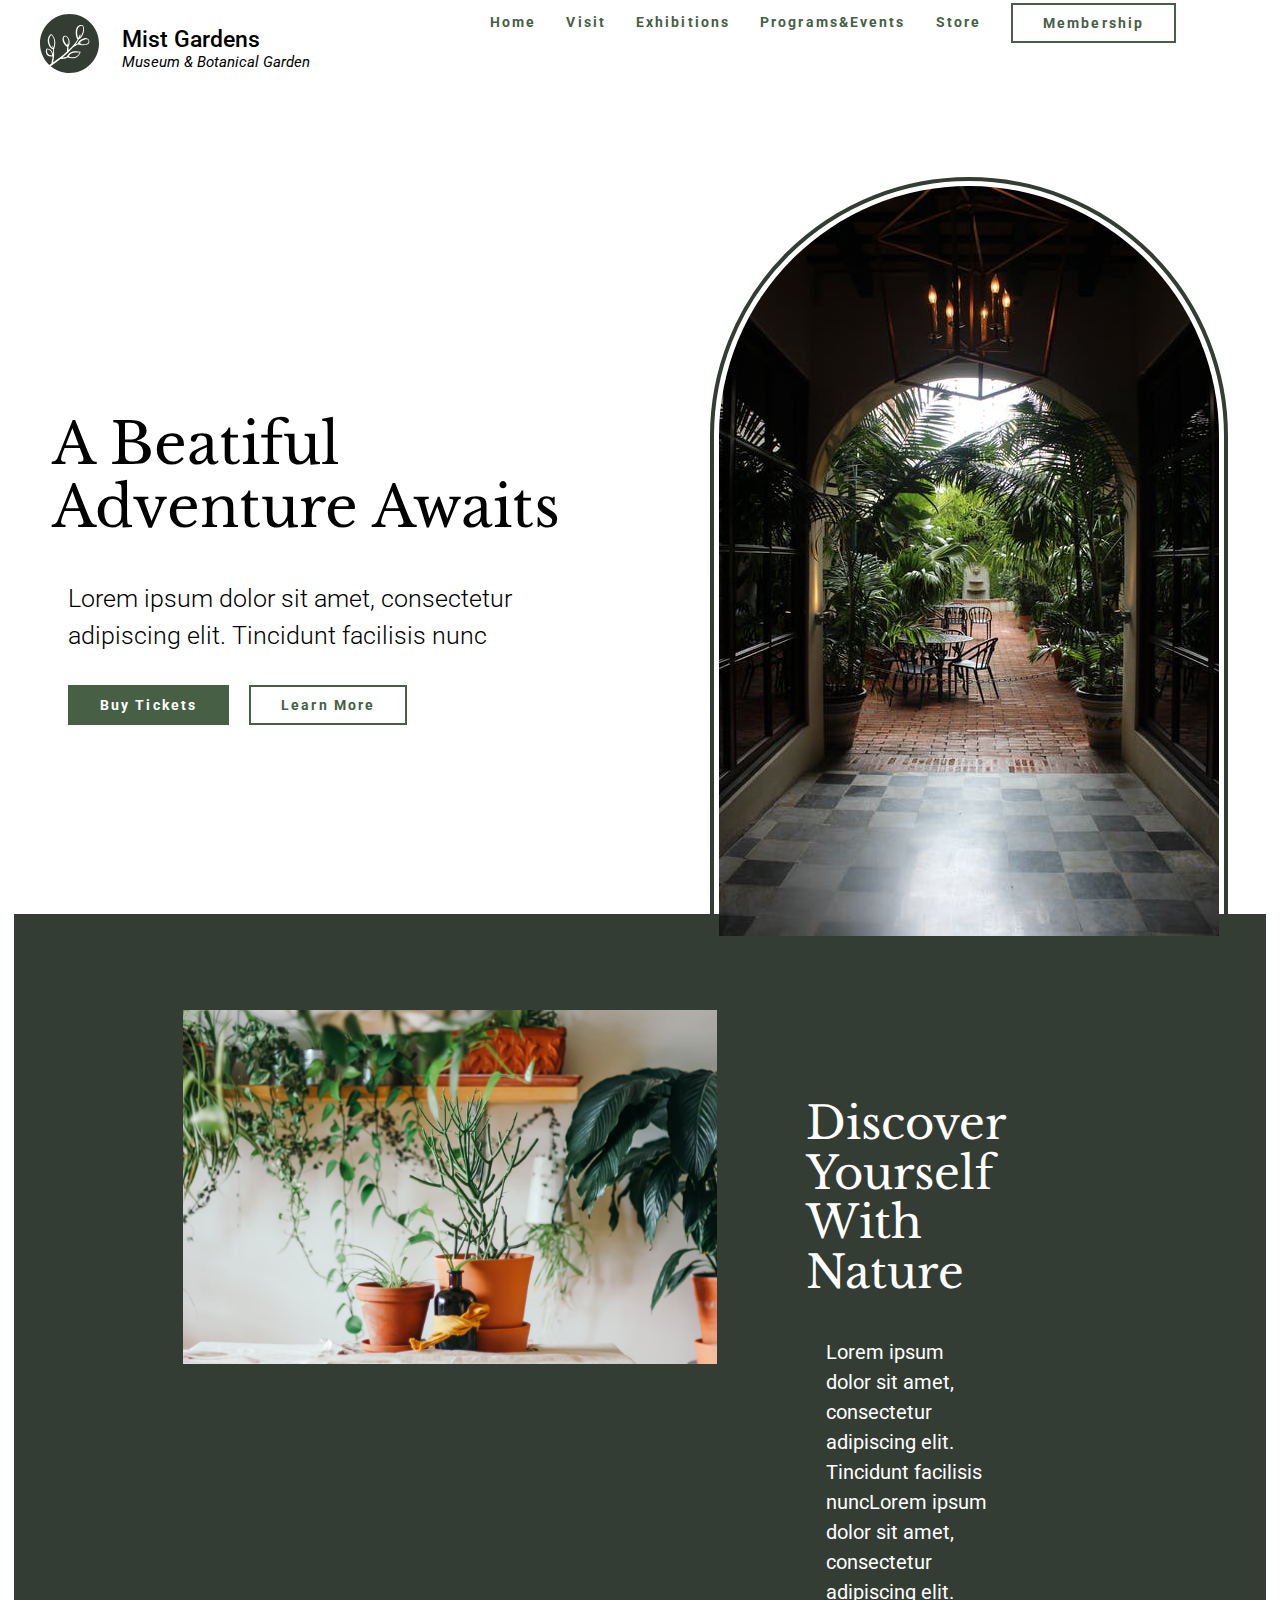
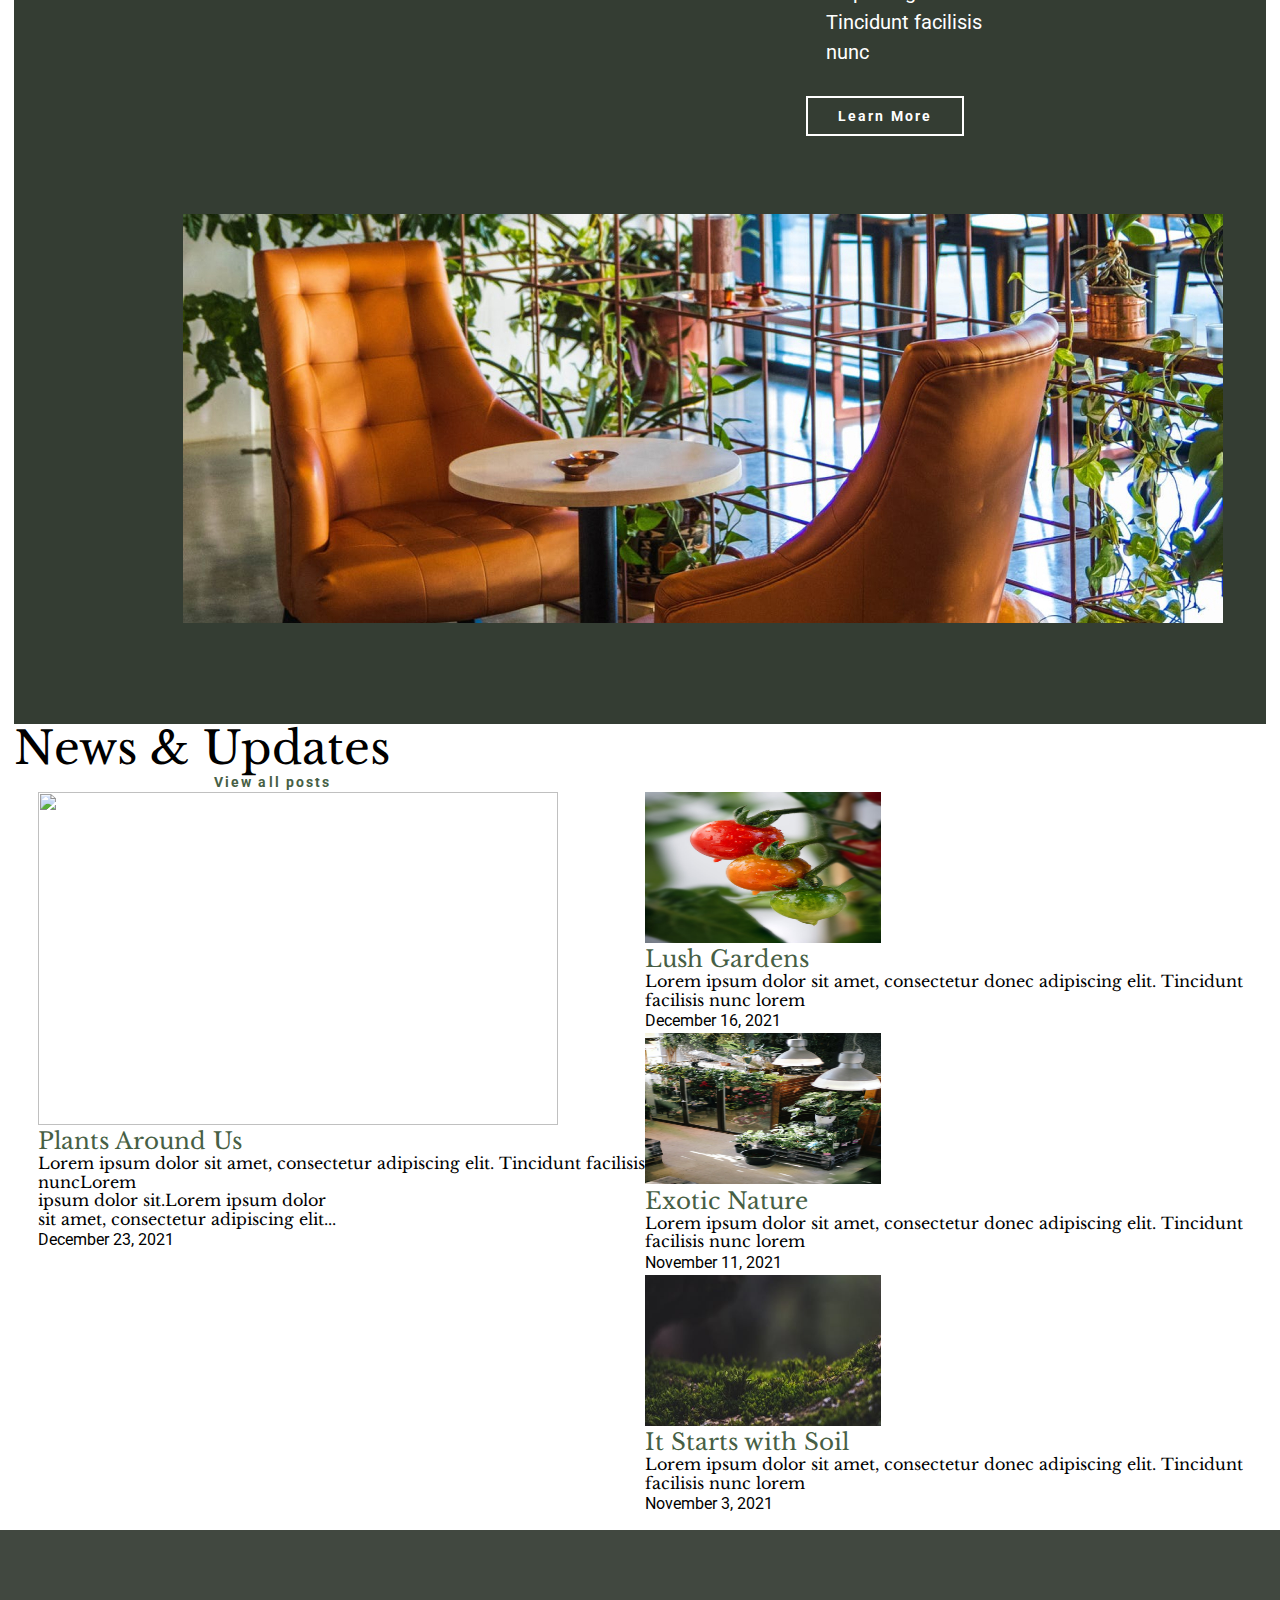
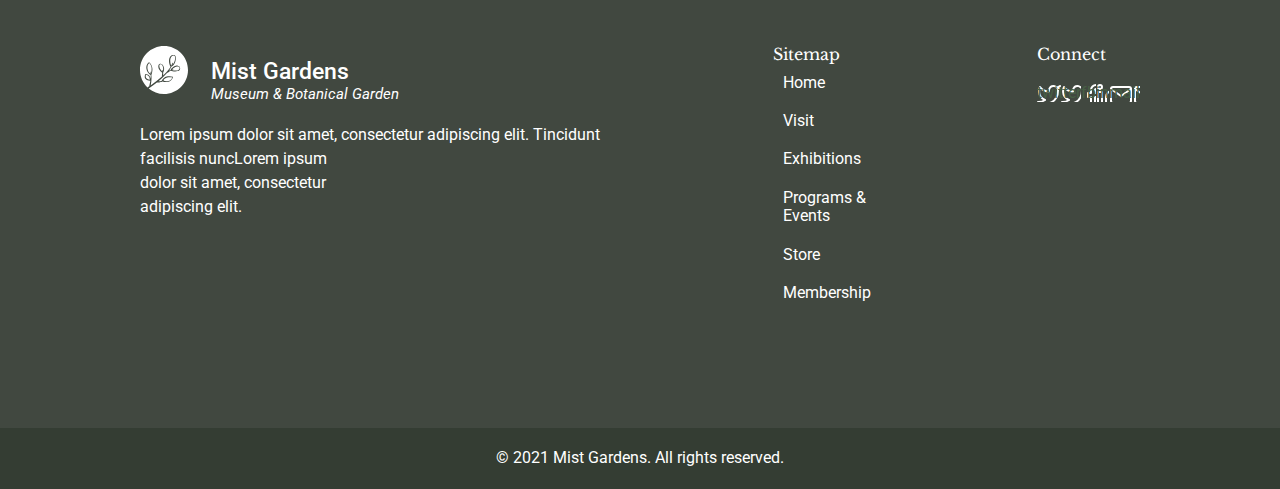
==== commit ed804a12: "Работа с последней секцией" ====
--- a/index.html
+++ b/index.html
@@ -100,7 +100,7 @@
             </section>
             <section class="section__news">
                 <div class="container__news">
-                    <h2 class="subtitle news__subtitle">News & Updates</h2>
+                    <h2 class="subtitle-news__subtitle">News & Updates</h2>
                     <a href="#!" class="news__link">View all posts</a>
                     <div class="news__content">
                         <div class="news__item news__item--big">
@@ -110,10 +110,10 @@
                             <div class="news__item-desc">
                                 <div class="news__item-title">Plants Around Us</div>
                                 <div class="news__item-text">
-                                    Lorem ipsum dolor sit amet, consectetur adipiscing elit. Tincidunt facilisis
-                                    nuncLorem
-                                    ipsum dolor sit.Lorem ipsum dolor
-                                    sit amet, consectetur adipiscing elit...
+                                    Lorem ipsum dolor sit amet, consectetur adipiscing elit. Tincidunt facilisis <br>
+                                    nuncLorem <br>
+                                    ipsum dolor sit.Lorem ipsum dolor <br>
+                                    sit amet, consectetur adipiscing elit... <br>
                                 </div>
                                 <div class="news__item-date">
                                     December 23, 2021
@@ -126,13 +126,13 @@
                                     <img src="img/content/tomato.png" alt="" class="newx__img">
                                 </div>
                                 <div class="news__item-desc">
-                                    <div class="news__item-title">Plants Around Us</div>
+                                    <div class="news__item-title">Lush Gardens</div>
                                     <div class="news__item-text">
-                                        Lorem ipsum dolor sit amet, consectetur donec adipiscing elit. Tincidunt
-                                        facilisis nunc lorem
+                                        Lorem ipsum dolor sit amet, consectetur donec adipiscing elit. Tincidunt <br>
+                                        facilisis nunc lorem <br>
                                     </div>
                                     <div class="news__item-date">
-                                        December 23, 2021
+                                        December 16, 2021
                                     </div>
                                 </div>
                             </li>
@@ -141,13 +141,13 @@
                                     <img src="img/content/garden2.png" alt="" class="newt__img">
                                 </div>
                                 <div class="news__item-desc">
-                                    <div class="news__item-title">Plants Around Us</div>
+                                    <div class="news__item-title">Exotic Nature</div>
                                     <div class="news__item-text">
-                                        Lorem ipsum dolor sit amet, consectetur donec adipiscing elit. Tincidunt
-                                        facilisis nunc lorem
+                                        Lorem ipsum dolor sit amet, consectetur donec adipiscing elit. Tincidunt <br>
+                                        facilisis nunc lorem <br>
                                     </div>
                                     <div class="news__item-date">
-                                        December 23, 2021
+                                        November 11, 2021
                                     </div>
                                 </div>
                             </li>
@@ -156,13 +156,13 @@
                                     <img src="img/content/garden3.png" alt="" class="newy__img">
                                 </div>
                                 <div class="news__item-desc">
-                                    <div class="news__item-title">Plants Around Us</div>
+                                    <div class="news__item-title">It Starts with Soil</div>
                                     <div class="news__item-text">
-                                        Lorem ipsum dolor sit amet, consectetur donec adipiscing elit. Tincidunt
-                                        facilisis nunc lorem
+                                        Lorem ipsum dolor sit amet, consectetur donec adipiscing elit. Tincidunt <br>
+                                        facilisis nunc lorem <br>
                                     </div>
                                     <div class="news__item-date">
-                                        December 23, 2021
+                                        November 3, 2021
                                     </div>
                                 </div>
                             </li>
@@ -173,8 +173,8 @@
         </main>
         <footer class="footer">
             <div class="footer__top">
-                <div class="container footer__container">
-                    <div class="footer__column footer__logo-block">
+                <div class="container-footer__container">
+                    <div class="footer__column-footer__logo-block">
                         <div class="logo">
                             <div class="logo__img">
                                 <img src="img/logo-footer.svg" alt="" class="logo__pic">
@@ -185,9 +185,9 @@
                             </div>
                         </div>
                         <div class="footer__info">
-                            Lorem ipsum dolor sit amet, consectetur adipiscing elit. Tincidunt facilisis nuncLorem ipsum
-                            dolor sit amet, consectetur
-                            adipiscing elit.
+                            Lorem ipsum dolor sit amet, consectetur adipiscing elit. Tincidunt facilisis nuncLorem ipsum <br>
+                            dolor sit amet, consectetur <br>
+                            adipiscing elit. <br>
                         </div>
                     </div>
                     <div class="footer__column">
@@ -235,7 +235,7 @@
                 </div>
             </div>
             <div class="footer__bottom">
-                <span>© 2021 Mist Gardens. All rights reserved.</spa>
+                <span>© 2021 Mist Gardens. All rights reserved.</span>
             </div>
         </footer>
     </div>
--- a/css/style.css
+++ b/css/style.css
@@ -105,7 +105,6 @@
     line-height: 16px;
     letter-spacing: 0.15em;
     font-family: 'Roboto';
-    display: block;
 }
 
 .header__content {
@@ -241,4 +240,108 @@
     font-weight: 400;
     font-size: 15px;
     line-height: 18px;
-}+}
+
+.news__item-text {
+    font-family: 'Libre Baskerville';
+}
+
+.news__item-title {
+    font-family: 'Libre Baskerville';
+    font-weight: 400;
+    font-size: 23px;
+    line-height: 110%;
+    color: #475F45;
+}
+
+.news__item-date {
+    font-family: 'Roboto';
+    font-weight: 400;
+    font-size: 16px;
+    line-height: 150%;
+}
+
+.footer {
+    background: #414840;
+    color: white;
+}
+
+.footer__nav-link {
+    color: white;
+}
+
+.container-footer__container {
+    display: flex;
+    padding: 116px 140px;
+}
+
+.footer__bottom {
+    background: #343D33;
+    padding: 21px 30px;
+    text-align: center;
+}
+
+.footer__column {
+    margin-left: 150px;
+}
+
+.footer__nav-item {
+    padding: 10px;
+}
+
+.footer__info {
+    padding-top: 20px;
+    font-family: 'Roboto';
+    font-weight: 400;
+    font-size: 16px;
+    line-height: 150%;
+}
+
+.social__list {
+    display: flex;
+    padding-top: 20px;
+}
+
+.footer__subtitle {
+    font-family: 'Libre Baskerville';
+    font-weight: 400;
+    font-size: 16px;
+    line-height: 110%;
+}
+
+.news__content {
+    display: flex;
+    justify-content: center;
+}
+
+.news__link {
+    font-family: 'Roboto';
+    font-weight: 700;
+    font-size: 14px;
+    line-height: 16px;
+    letter-spacing: 0.15em;
+    margin-left: 200px;
+}
+
+.subtitle-news__subtitle {
+    font-family: 'Libre Baskerville';
+    font-weight: 400;
+    font-size: 45px;
+    line-height: 110%;
+}
+
+.twitter {
+    background-image: url(../img/icon/twitter.svg);
+  }
+  
+  .fb {
+    background-image: url(../img/icon/facebook.svg);
+  }
+  
+  .in {
+    background-image: url(../img/icon/linkedin.svg);
+  }
+  
+  .mail {
+    background-image: url(../img/icon/mail.svg);
+  }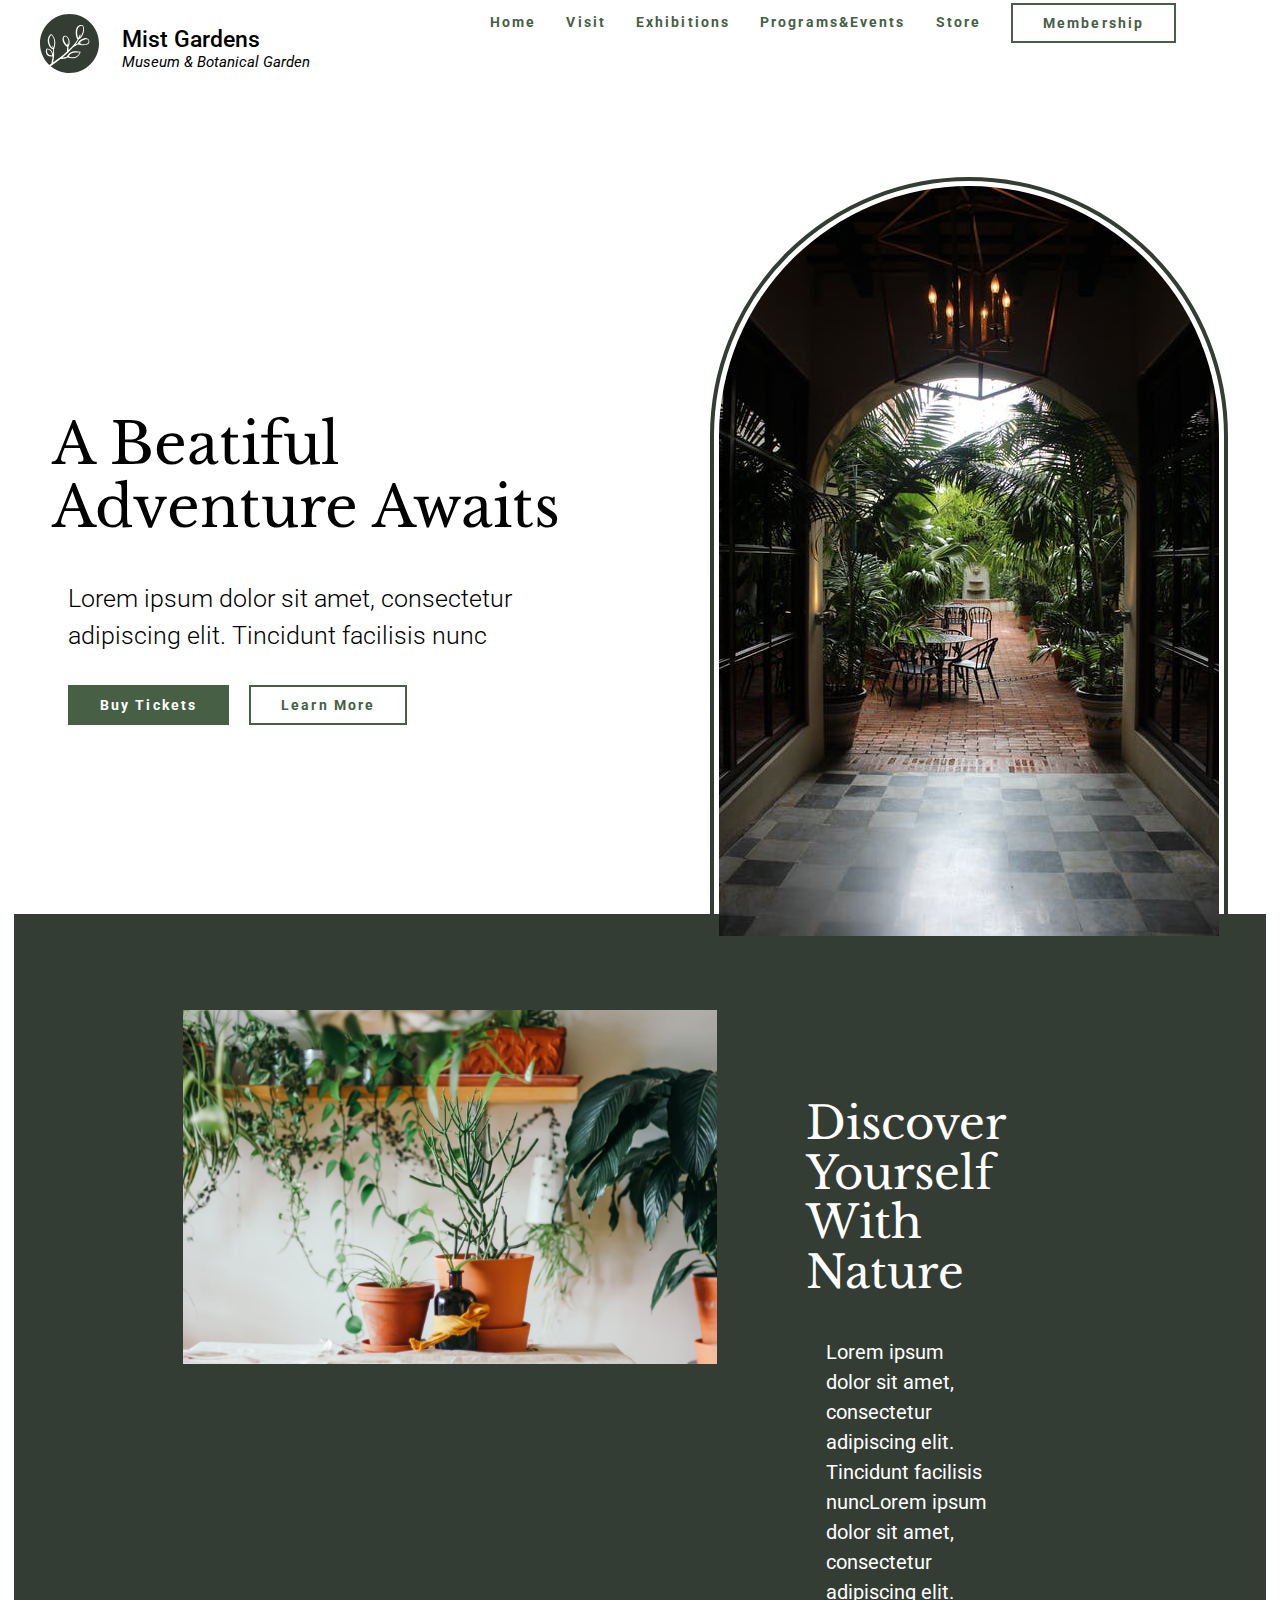
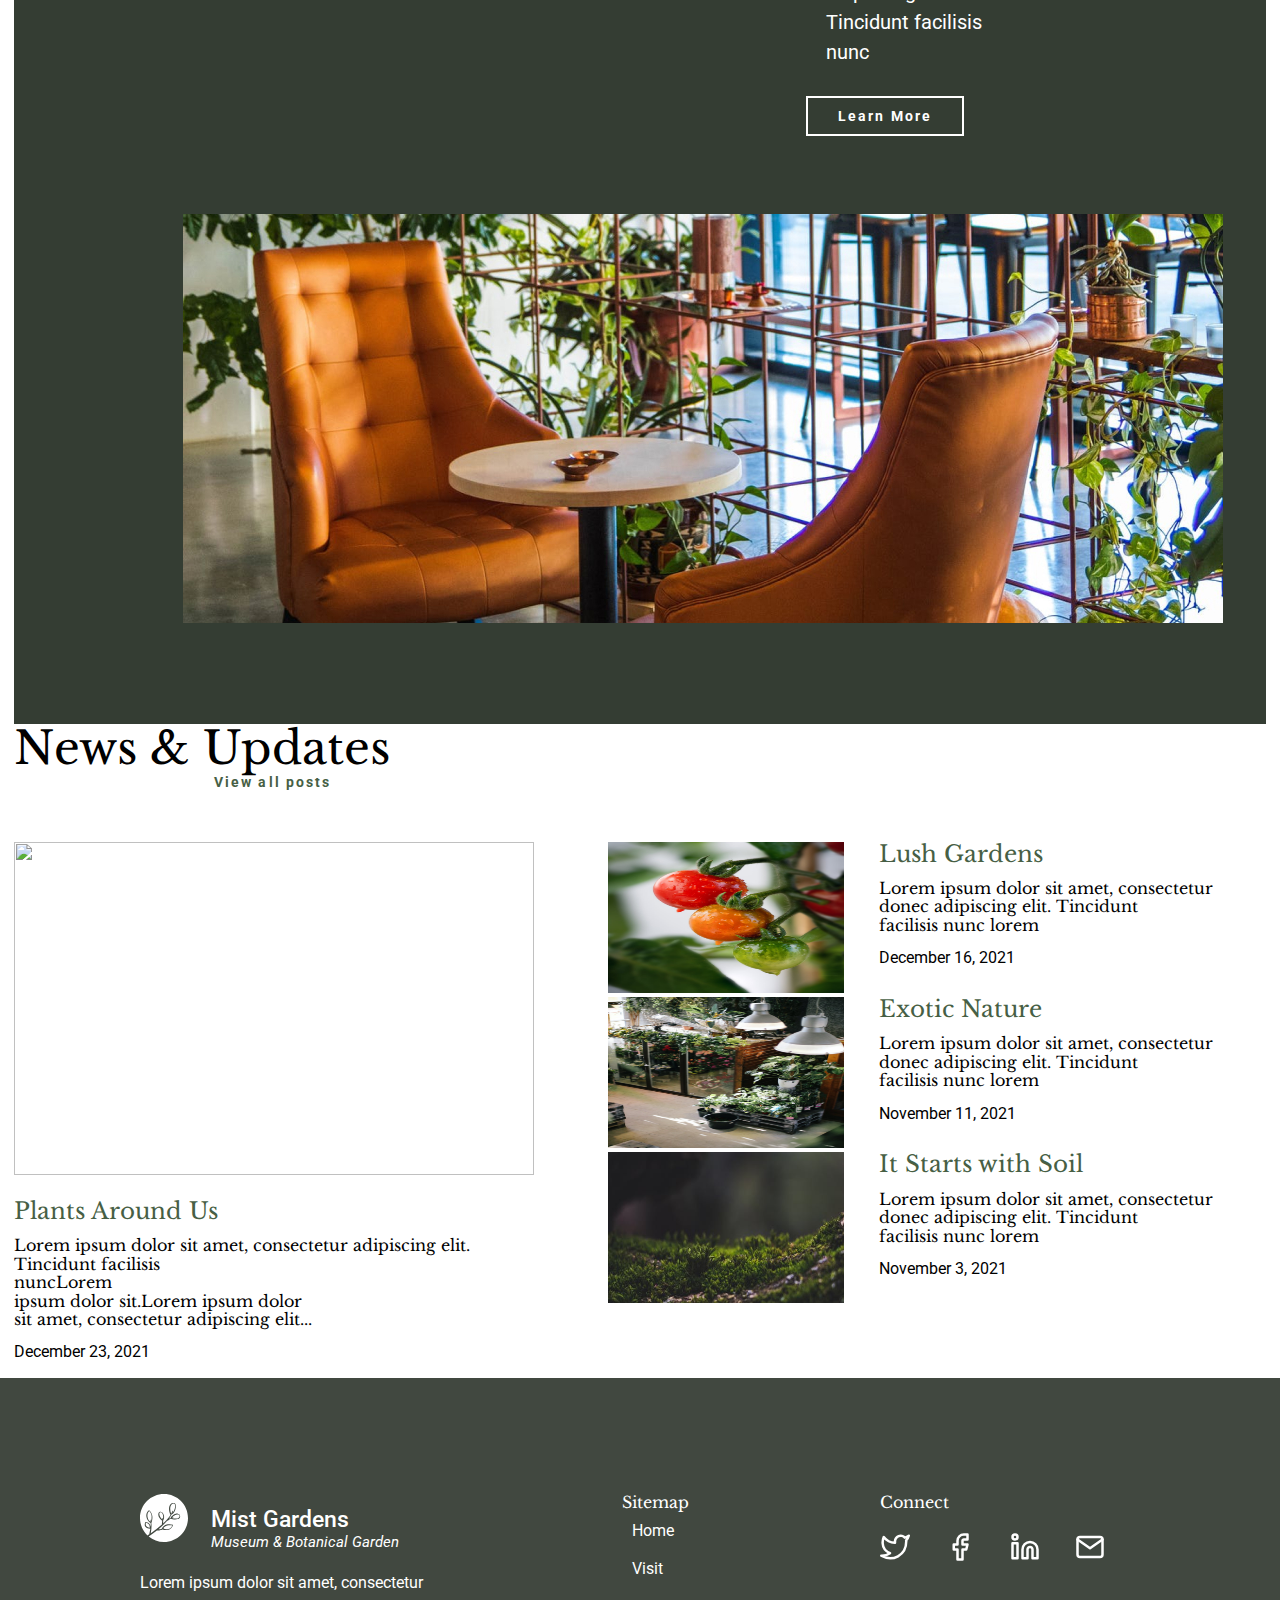
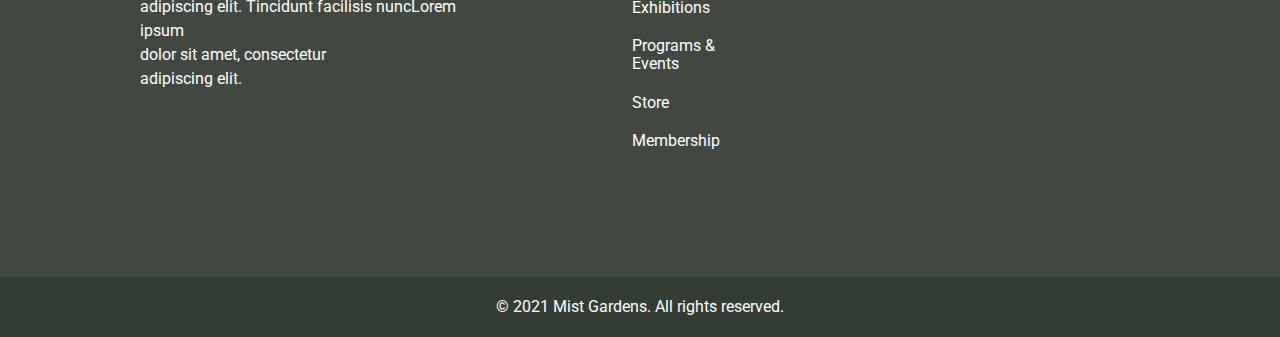
==== commit cc933677: "Доработка footer" ====
--- a/index.html
+++ b/index.html
@@ -107,7 +107,7 @@
                             <div class="newz__img-wrap">
                                 <img src="img/content/garden.png" alt="" class="newz__img">
                             </div>
-                            <div class="news__item-desc">
+                            <div class="news__item-desk">
                                 <div class="news__item-title">Plants Around Us</div>
                                 <div class="news__item-text">
                                     Lorem ipsum dolor sit amet, consectetur adipiscing elit. Tincidunt facilisis <br>
@@ -121,7 +121,7 @@
                             </div>
                         </div>
                         <ul class="news__list">
-                            <li class="news__item">
+                            <li class="newz__item">
                                 <div class="newx__img-wrap">
                                     <img src="img/content/tomato.png" alt="" class="newx__img">
                                 </div>
@@ -185,7 +185,8 @@
                             </div>
                         </div>
                         <div class="footer__info">
-                            Lorem ipsum dolor sit amet, consectetur adipiscing elit. Tincidunt facilisis nuncLorem ipsum <br>
+                            Lorem ipsum dolor sit amet, consectetur adipiscing elit. Tincidunt facilisis nuncLorem ipsum
+                            <br>
                             dolor sit amet, consectetur <br>
                             adipiscing elit. <br>
                         </div>
--- a/css/style.css
+++ b/css/style.css
@@ -244,6 +244,7 @@
 
 .news__item-text {
     font-family: 'Libre Baskerville';
+    padding-top: 12px;
 }
 
 .news__item-title {
@@ -312,6 +313,7 @@
 .news__content {
     display: flex;
     justify-content: center;
+    margin-top: 50px;
 }
 
 .news__link {
@@ -332,16 +334,63 @@
 
 .twitter {
     background-image: url(../img/icon/twitter.svg);
-  }
-  
-  .fb {
+}
+
+.fb {
     background-image: url(../img/icon/facebook.svg);
-  }
-  
-  .in {
+}
+
+.in {
     background-image: url(../img/icon/linkedin.svg);
-  }
-  
-  .mail {
+}
+
+.mail {
     background-image: url(../img/icon/mail.svg);
-  }+}
+
+.newz__item {
+    display: flex;
+}
+
+.newt__item {
+    display: flex;
+}
+
+.newy__item {
+    display: flex;
+}
+
+.news__list {
+    margin-left: 74px;
+}
+
+.news__item-desc {
+    margin-left: 35px;
+}
+
+.news__item-desk {
+    margin-top: 20px;
+}
+
+.news__item-date {
+    margin-top: 12px;
+}
+
+.social__item {
+    width: 30px;
+    height: 30px;
+    margin-right: 35px;
+    font-size: 0;
+}
+
+.social__link {
+    display: block;
+    height: 100%;
+    width: 100%;
+    background-repeat: no-repeat;
+    background-size: cover;
+}
+
+.footer__social-item:last-child {
+    margin-right: 0;
+}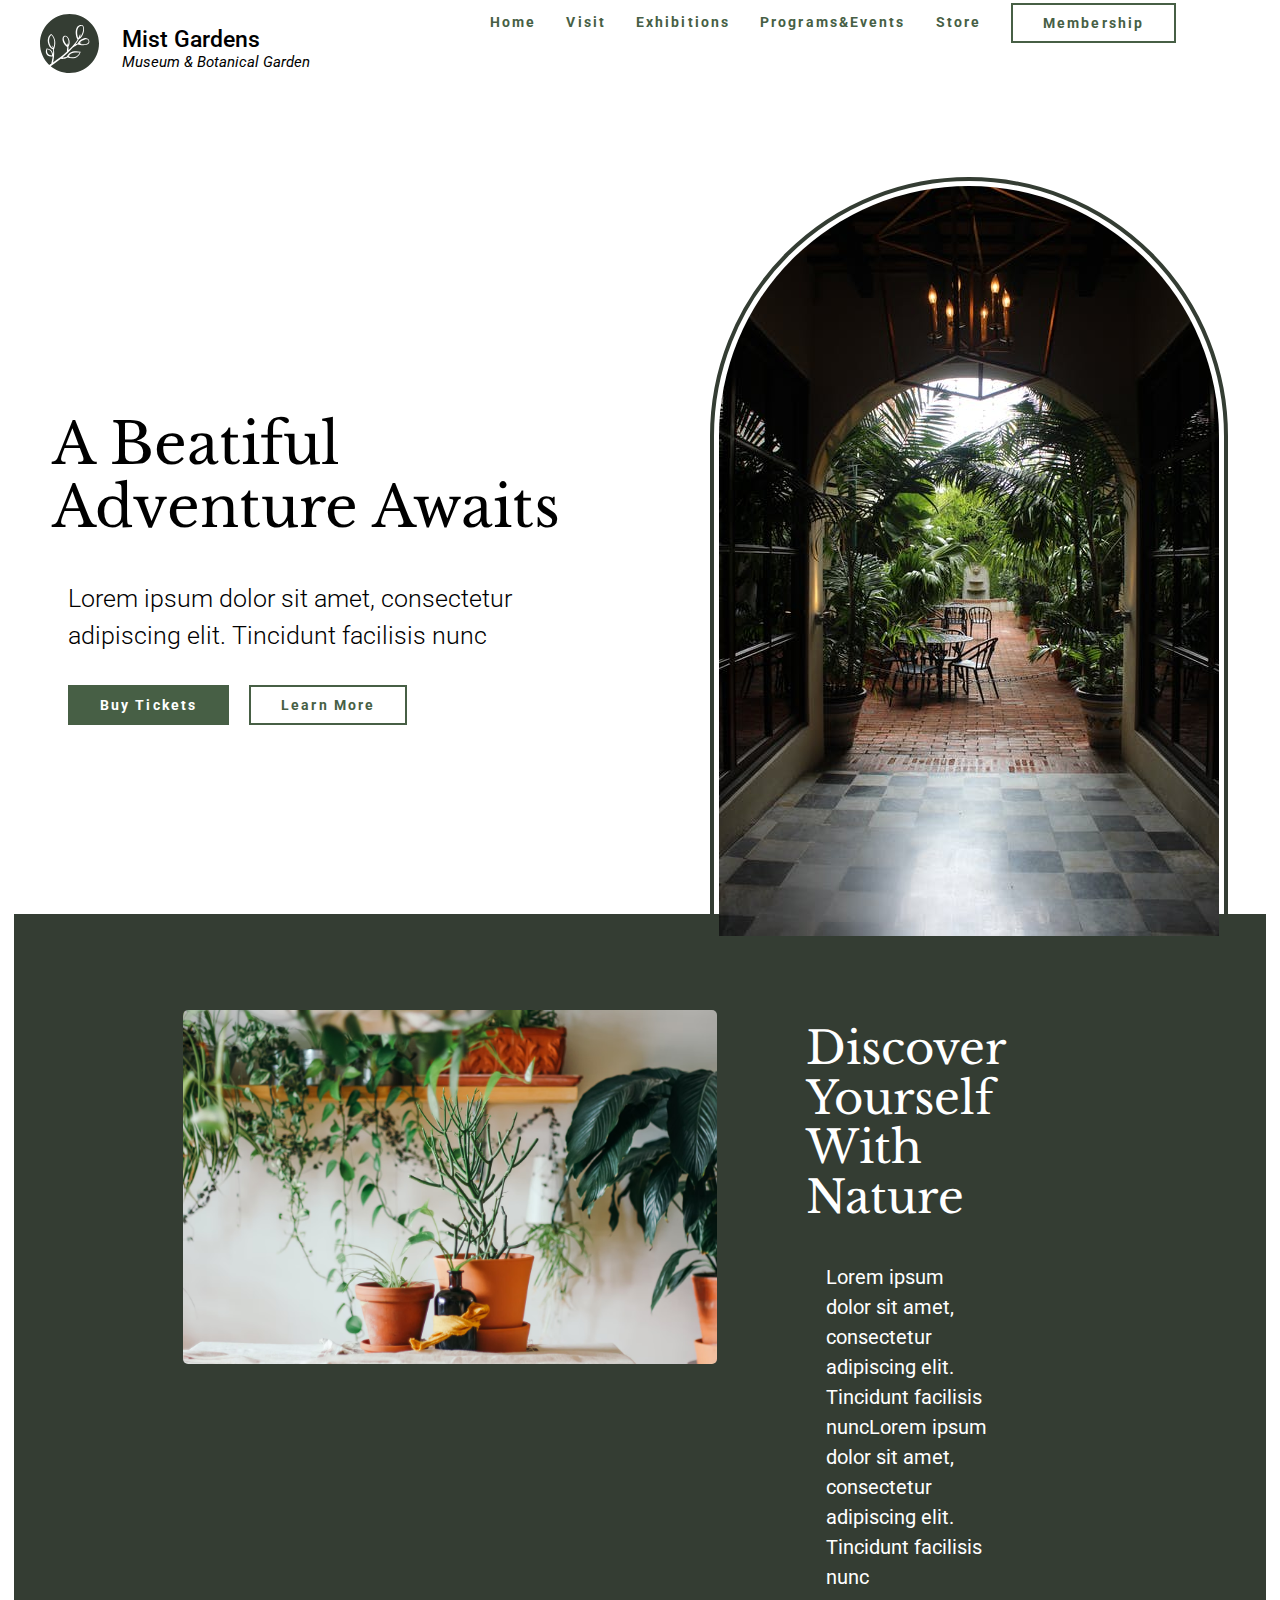
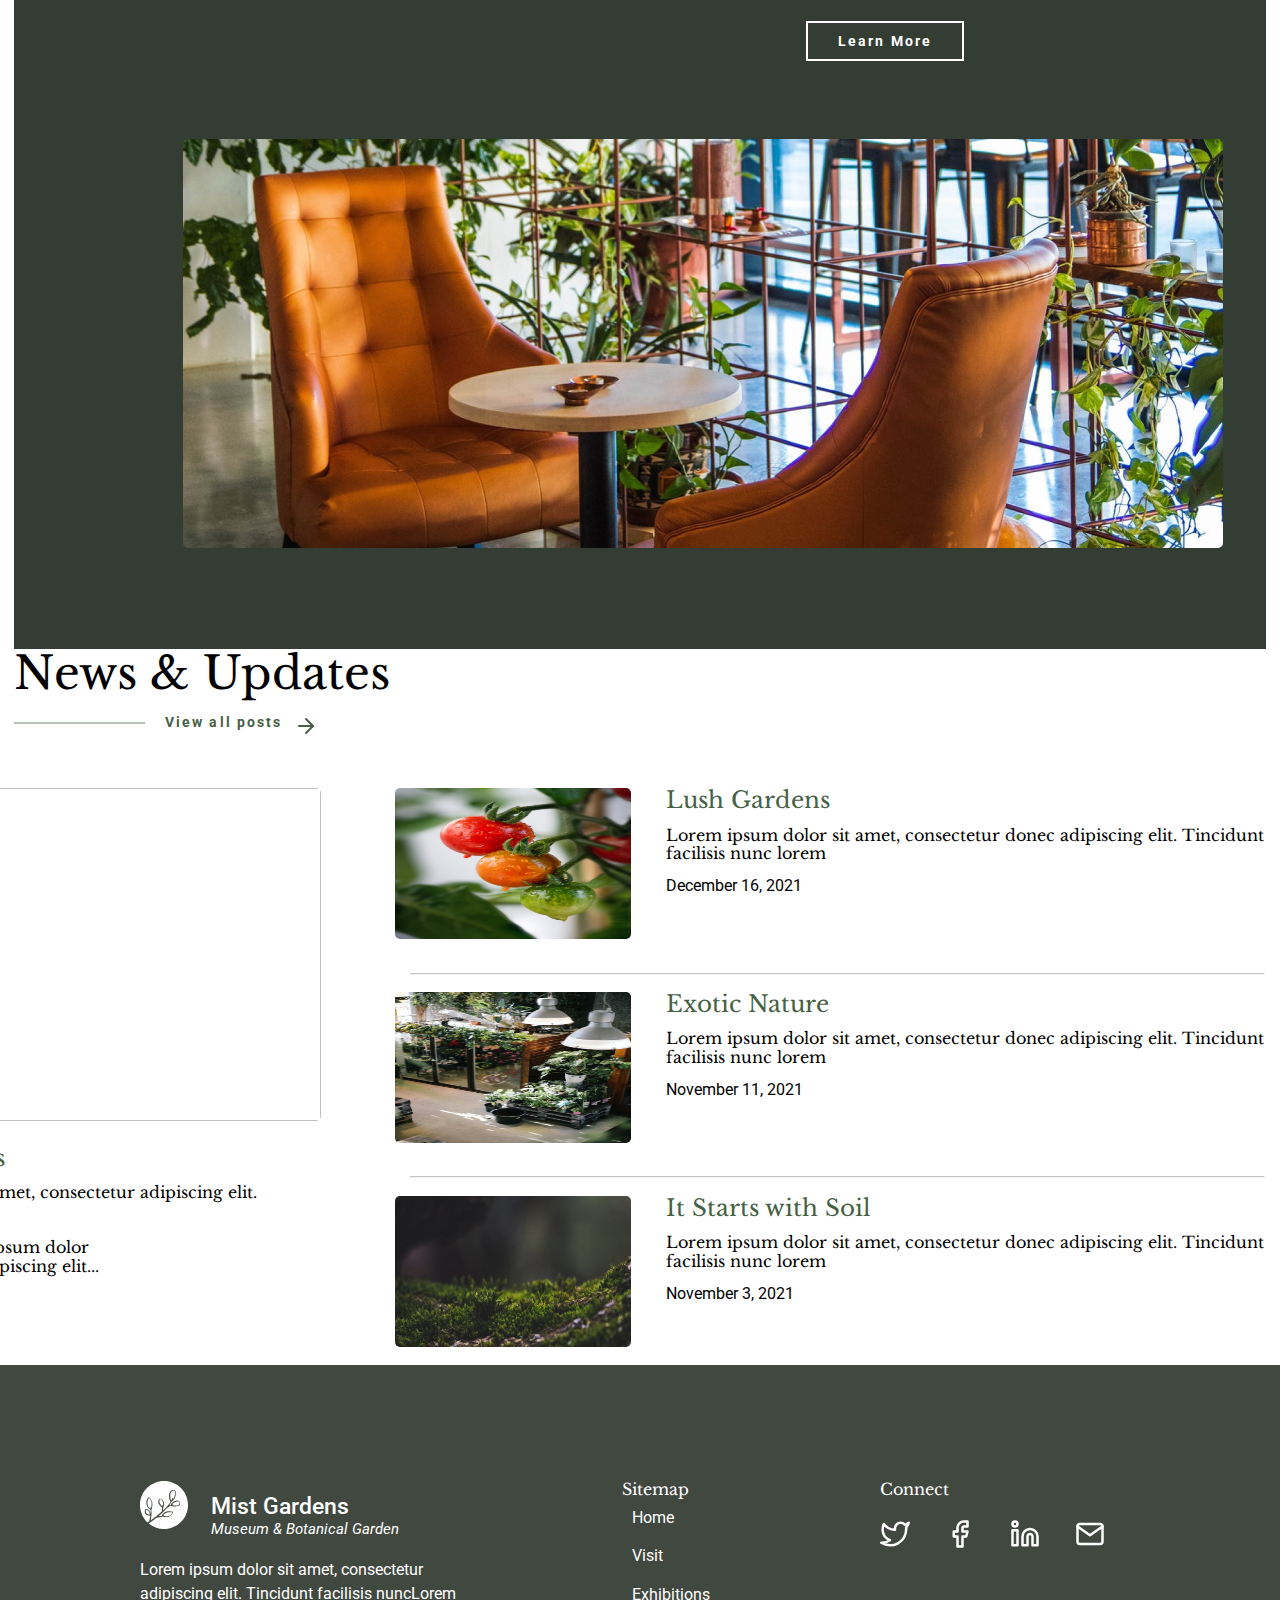
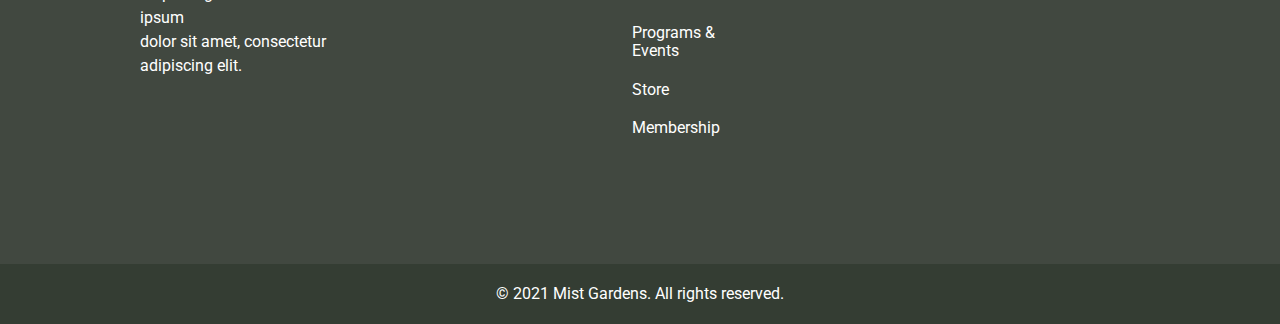
==== commit 8ea4c22b: "работа с планшетной версией" ====
--- a/index.html
+++ b/index.html
@@ -136,6 +136,9 @@
                                     </div>
                                 </div>
                             </li>
+                            <div class="vector">
+                                __________________________________________________________________________________________________________________________
+                            </div>
                             <li class="newt__item">
                                 <div class="news__img-wrap">
                                     <img src="img/content/garden2.png" alt="" class="newt__img">
@@ -151,6 +154,9 @@
                                     </div>
                                 </div>
                             </li>
+                            <div class="vector">
+                                __________________________________________________________________________________________________________________________
+                            </div>
                             <li class="newy__item">
                                 <div class="news__img-wrap">
                                     <img src="img/content/garden3.png" alt="" class="newy__img">
--- a/css/style.css
+++ b/css/style.css
@@ -148,13 +148,15 @@
     height: 354px;
     left: 179px;
     top: 1015px;
-}
-
-.about__botton-img {
+    border-radius: 5px;
+}
+
+.about__bottom-img {
     width: 1040px;
     height: 409px;
     left: 179px;
     top: 1449px;
+    border-radius: 5px;
 }
 
 .about__top {
@@ -164,10 +166,12 @@
 
 .about__column-about__desc {
     padding: 89px;
+    margin-top: -75px;
 }
 
 .container__about-container {
     padding: 96px 169px;
+    width: 100%;
 }
 
 .btn__btn--white {
@@ -204,6 +208,7 @@
     height: 333px;
     left: 0px;
     top: 0px;
+    border-radius: 5px;
 }
 
 .newx__img {
@@ -211,6 +216,7 @@
     height: 151px;
     left: 0px;
     top: 0px;
+    border-radius: 5px;
 }
 
 .newt__img {
@@ -218,6 +224,7 @@
     height: 151px;
     left: 0px;
     top: 0px;
+    border-radius: 5px;
 }
 
 .newy__img {
@@ -225,6 +232,7 @@
     height: 151px;
     left: 0px;
     top: 0px;
+    border-radius: 5px;
 }
 
 .logo__title {
@@ -314,6 +322,7 @@
     display: flex;
     justify-content: center;
     margin-top: 50px;
+    margin-right: 200px;
 }
 
 .news__link {
@@ -322,7 +331,8 @@
     font-size: 14px;
     line-height: 16px;
     letter-spacing: 0.15em;
-    margin-left: 200px;
+    display: flex;
+    margin-top: 16px;
 }
 
 .subtitle-news__subtitle {
@@ -393,4 +403,31 @@
 
 .footer__social-item:last-child {
     margin-right: 0;
+}
+
+.vector {
+    color: #C4C4C4;
+    padding: 15px;
+}
+
+.news__link::before {
+    content: "";
+    display: block;
+    height: 0;
+    width: 131px;
+    border-bottom: 2px solid rgba(71, 95, 69, 0.4);
+    margin-right: 20px;
+    margin-top: 8px;
+}
+
+.news__link::after {
+    content: "";
+    display: block;
+    width: 24px;
+    height: 24px;
+    background-image: url(../img/icon/arrow-right.svg);
+    background-repeat: no-repeat;
+    background-position: center;
+    background-size: contain;
+    margin-left: 12px;
 }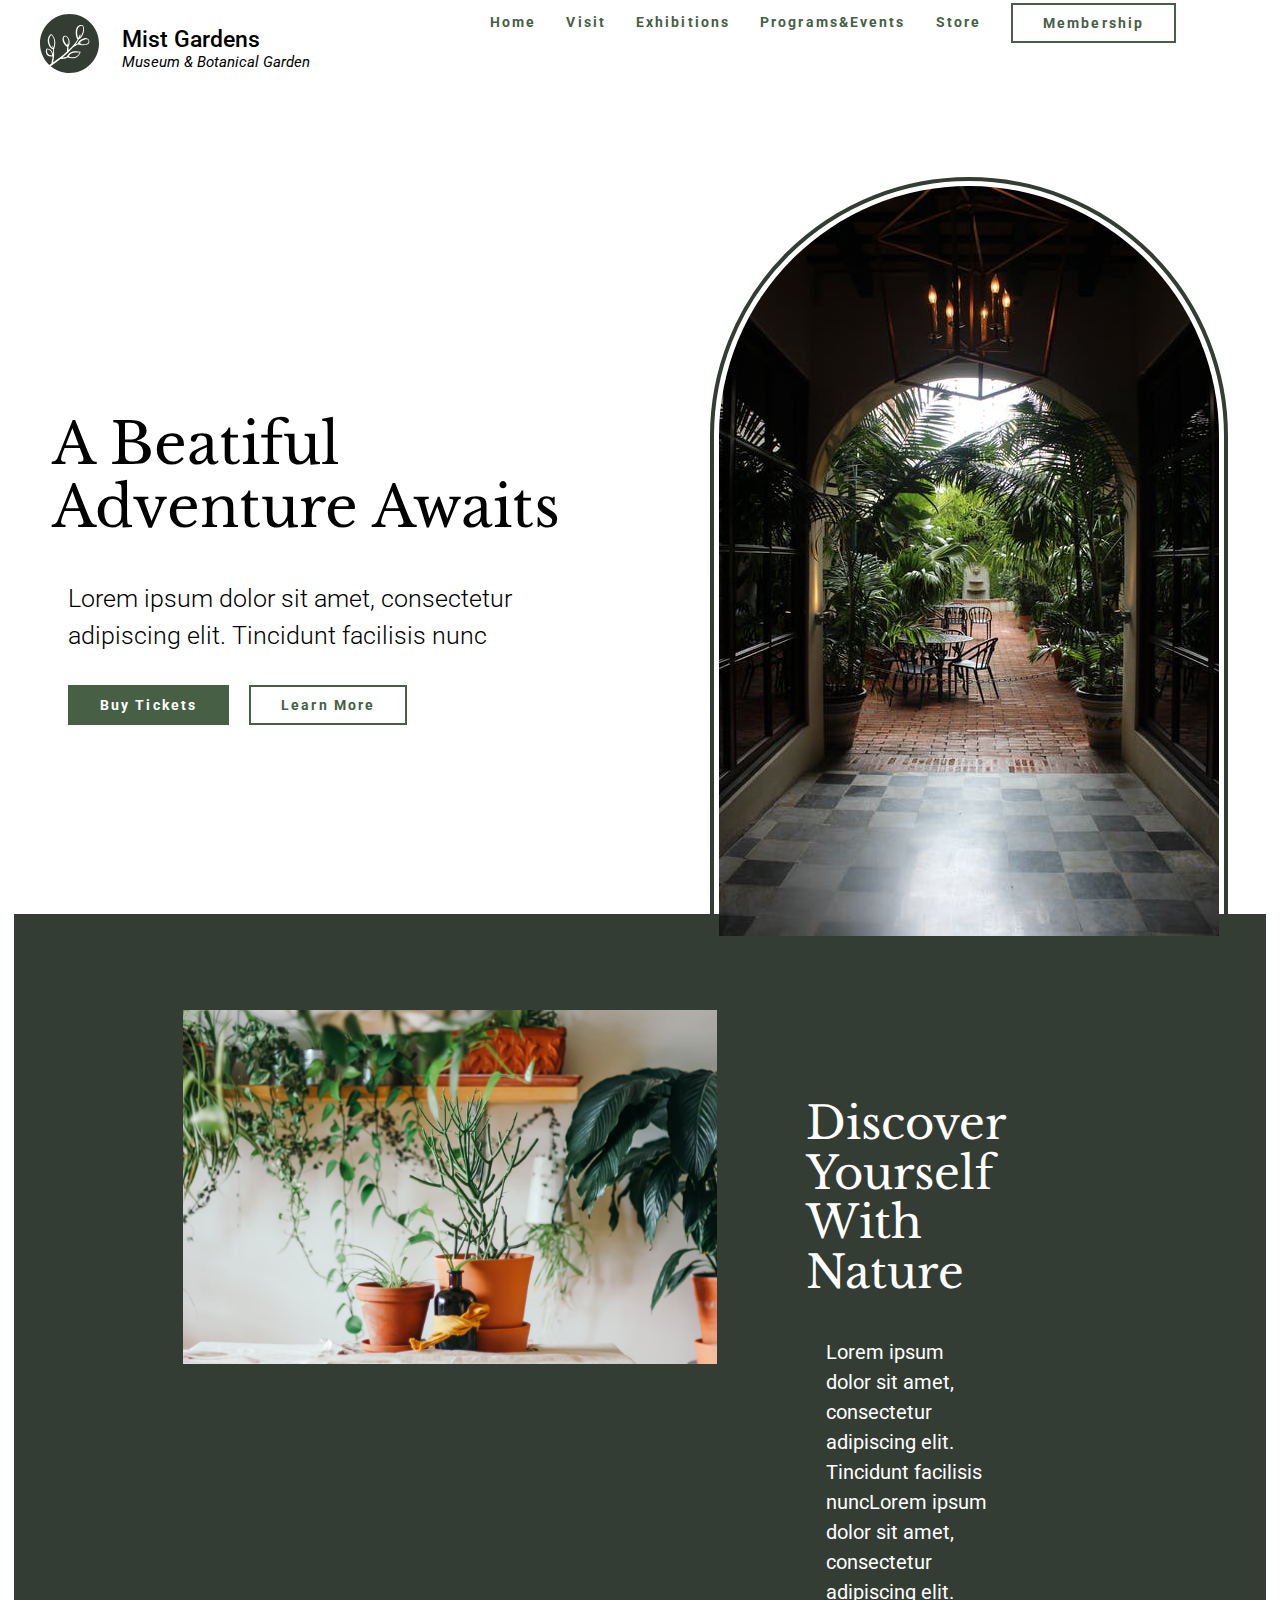
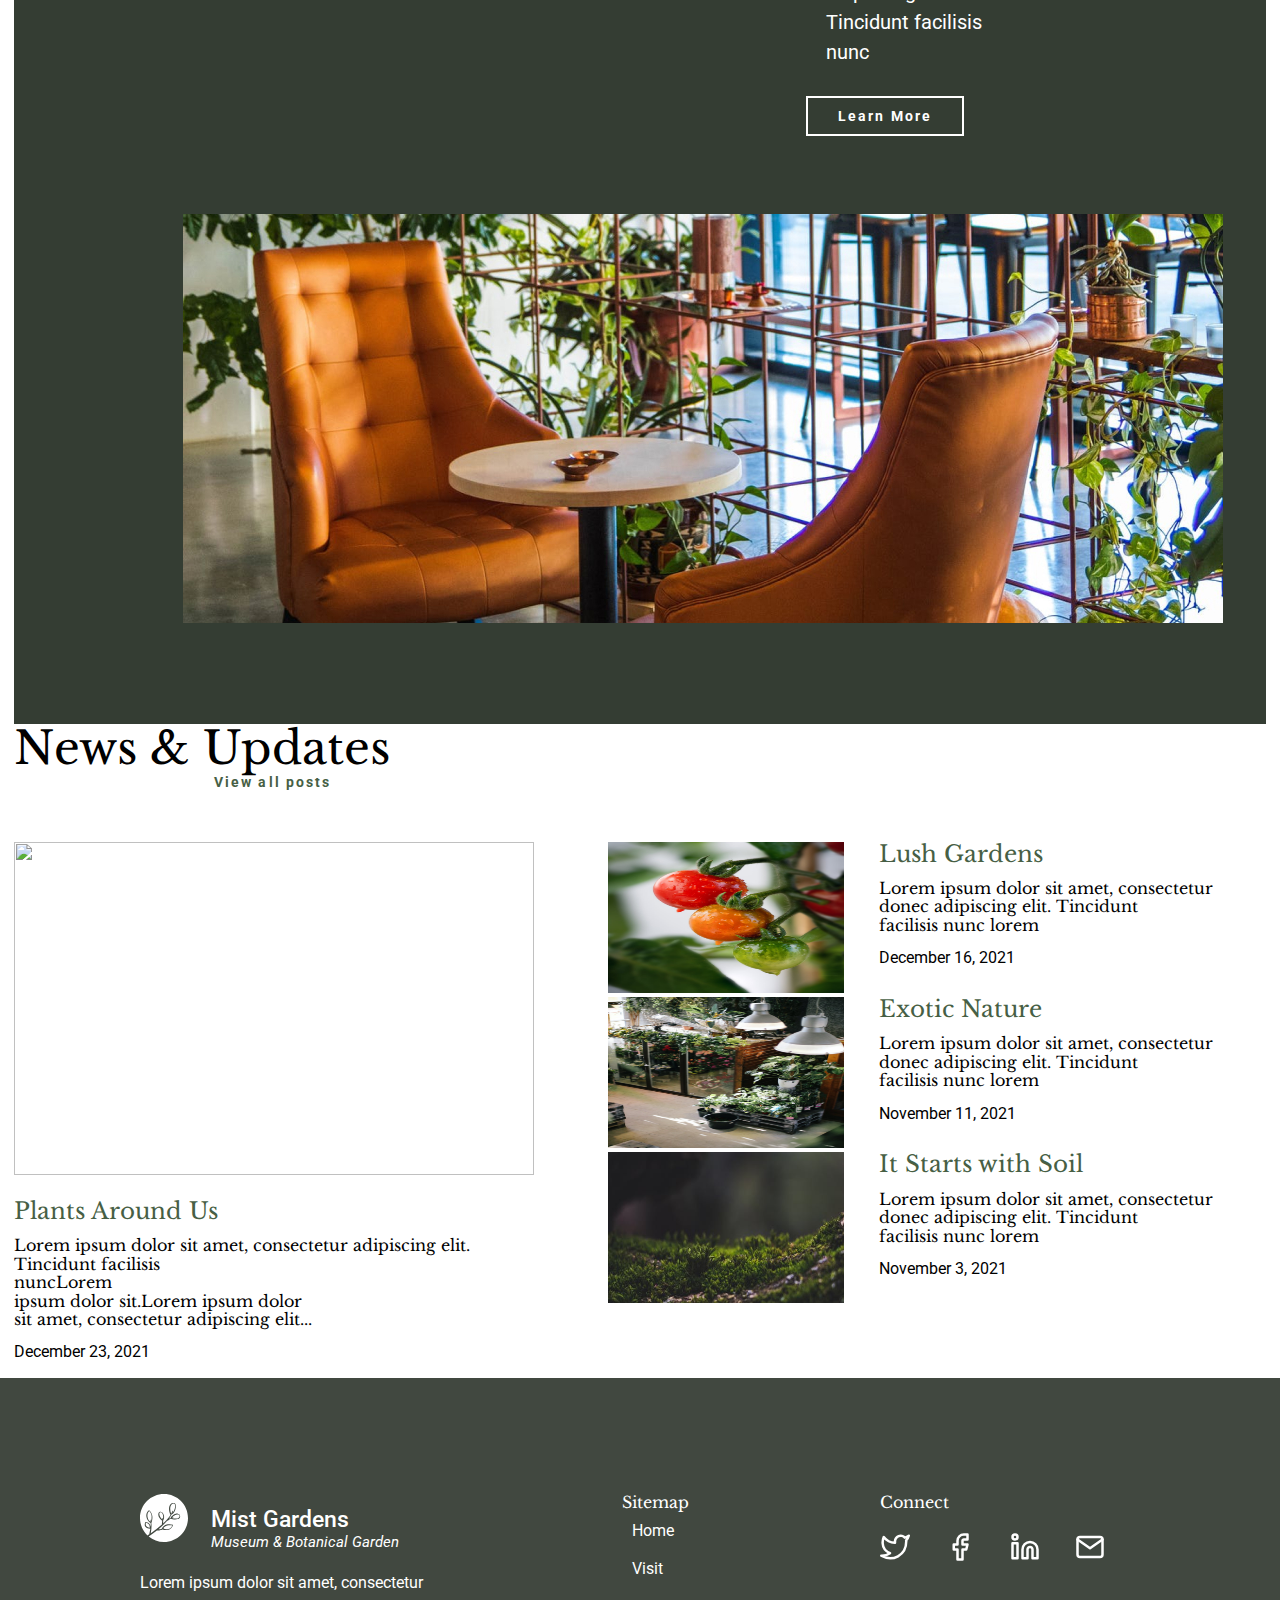
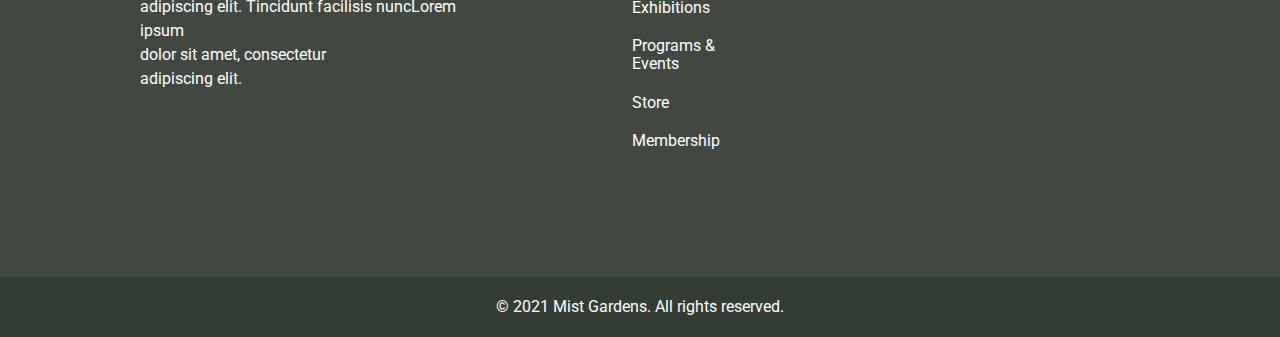
==== commit 3f6ecbf8: "menu" ====
--- a/index.html
+++ b/index.html
@@ -48,7 +48,7 @@
                                         <a href="#!" class="nav__link">Store</a>
                                     </li>
                                     <li class="nav__item nav__item--border">
-                                        <a href="#!" class="nav__link">Membership</a>
+                                        <a href="menu.html" class="nav__link">Membership</a>
                                     </li>
                                 </ul>
                             </nav>
@@ -136,9 +136,6 @@
                                     </div>
                                 </div>
                             </li>
-                            <div class="vector">
-                                __________________________________________________________________________________________________________________________
-                            </div>
                             <li class="newt__item">
                                 <div class="news__img-wrap">
                                     <img src="img/content/garden2.png" alt="" class="newt__img">
@@ -154,9 +151,6 @@
                                     </div>
                                 </div>
                             </li>
-                            <div class="vector">
-                                __________________________________________________________________________________________________________________________
-                            </div>
                             <li class="newy__item">
                                 <div class="news__img-wrap">
                                     <img src="img/content/garden3.png" alt="" class="newy__img">
--- a/css/style.css
+++ b/css/style.css
@@ -148,15 +148,13 @@
     height: 354px;
     left: 179px;
     top: 1015px;
-    border-radius: 5px;
-}
-
-.about__bottom-img {
+}
+
+.about__botton-img {
     width: 1040px;
     height: 409px;
     left: 179px;
     top: 1449px;
-    border-radius: 5px;
 }
 
 .about__top {
@@ -166,12 +164,10 @@
 
 .about__column-about__desc {
     padding: 89px;
-    margin-top: -75px;
 }
 
 .container__about-container {
     padding: 96px 169px;
-    width: 100%;
 }
 
 .btn__btn--white {
@@ -208,7 +204,6 @@
     height: 333px;
     left: 0px;
     top: 0px;
-    border-radius: 5px;
 }
 
 .newx__img {
@@ -216,7 +211,6 @@
     height: 151px;
     left: 0px;
     top: 0px;
-    border-radius: 5px;
 }
 
 .newt__img {
@@ -224,7 +218,6 @@
     height: 151px;
     left: 0px;
     top: 0px;
-    border-radius: 5px;
 }
 
 .newy__img {
@@ -232,7 +225,6 @@
     height: 151px;
     left: 0px;
     top: 0px;
-    border-radius: 5px;
 }
 
 .logo__title {
@@ -322,7 +314,6 @@
     display: flex;
     justify-content: center;
     margin-top: 50px;
-    margin-right: 200px;
 }
 
 .news__link {
@@ -331,8 +322,7 @@
     font-size: 14px;
     line-height: 16px;
     letter-spacing: 0.15em;
-    display: flex;
-    margin-top: 16px;
+    margin-left: 200px;
 }
 
 .subtitle-news__subtitle {
@@ -405,29 +395,34 @@
     margin-right: 0;
 }
 
-.vector {
-    color: #C4C4C4;
-    padding: 15px;
-}
-
-.news__link::before {
-    content: "";
-    display: block;
-    height: 0;
-    width: 131px;
-    border-bottom: 2px solid rgba(71, 95, 69, 0.4);
-    margin-right: 20px;
-    margin-top: 8px;
-}
-
-.news__link::after {
-    content: "";
-    display: block;
-    width: 24px;
-    height: 24px;
-    background-image: url(../img/icon/arrow-right.svg);
-    background-repeat: no-repeat;
-    background-position: center;
-    background-size: contain;
-    margin-left: 12px;
+.wrappe {
+    background-color: #475F45;
+    height: 100%;
+}
+
+.footer__nav-ling {
+    color: white;
+    font-weight: 400;
+    font-size: 14px;
+    line-height: 16px;
+    letter-spacing: 0.15em;
+    font-family: 'Roboto';
+}
+
+.footer__colum {
+    text-align: center;
+}
+
+.footer__nav-lis {
+    margin-top: 96px;
+    padding: 40px;
+}
+
+.footer__subtitl {
+    color: white;
+    padding: 40px;
+}
+
+.footer__nav-ite {
+    padding-top: 40px;
 }